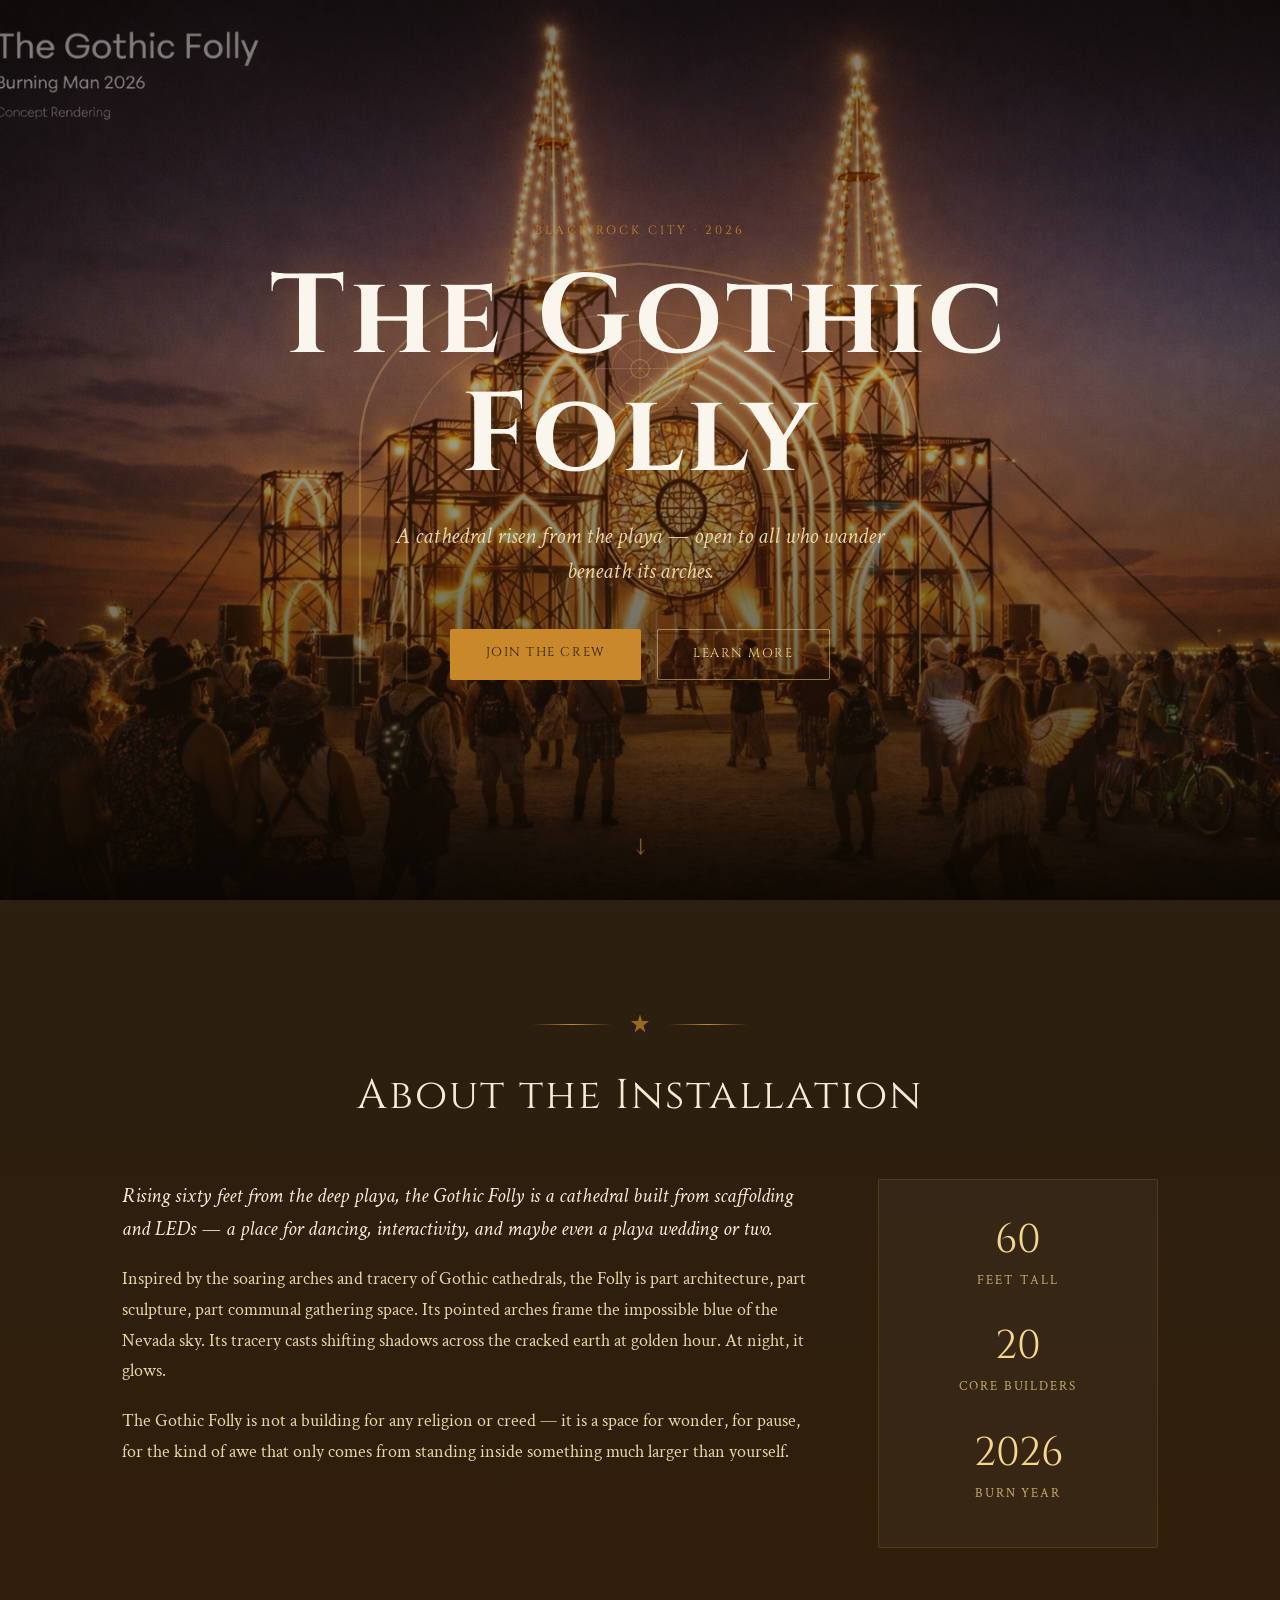
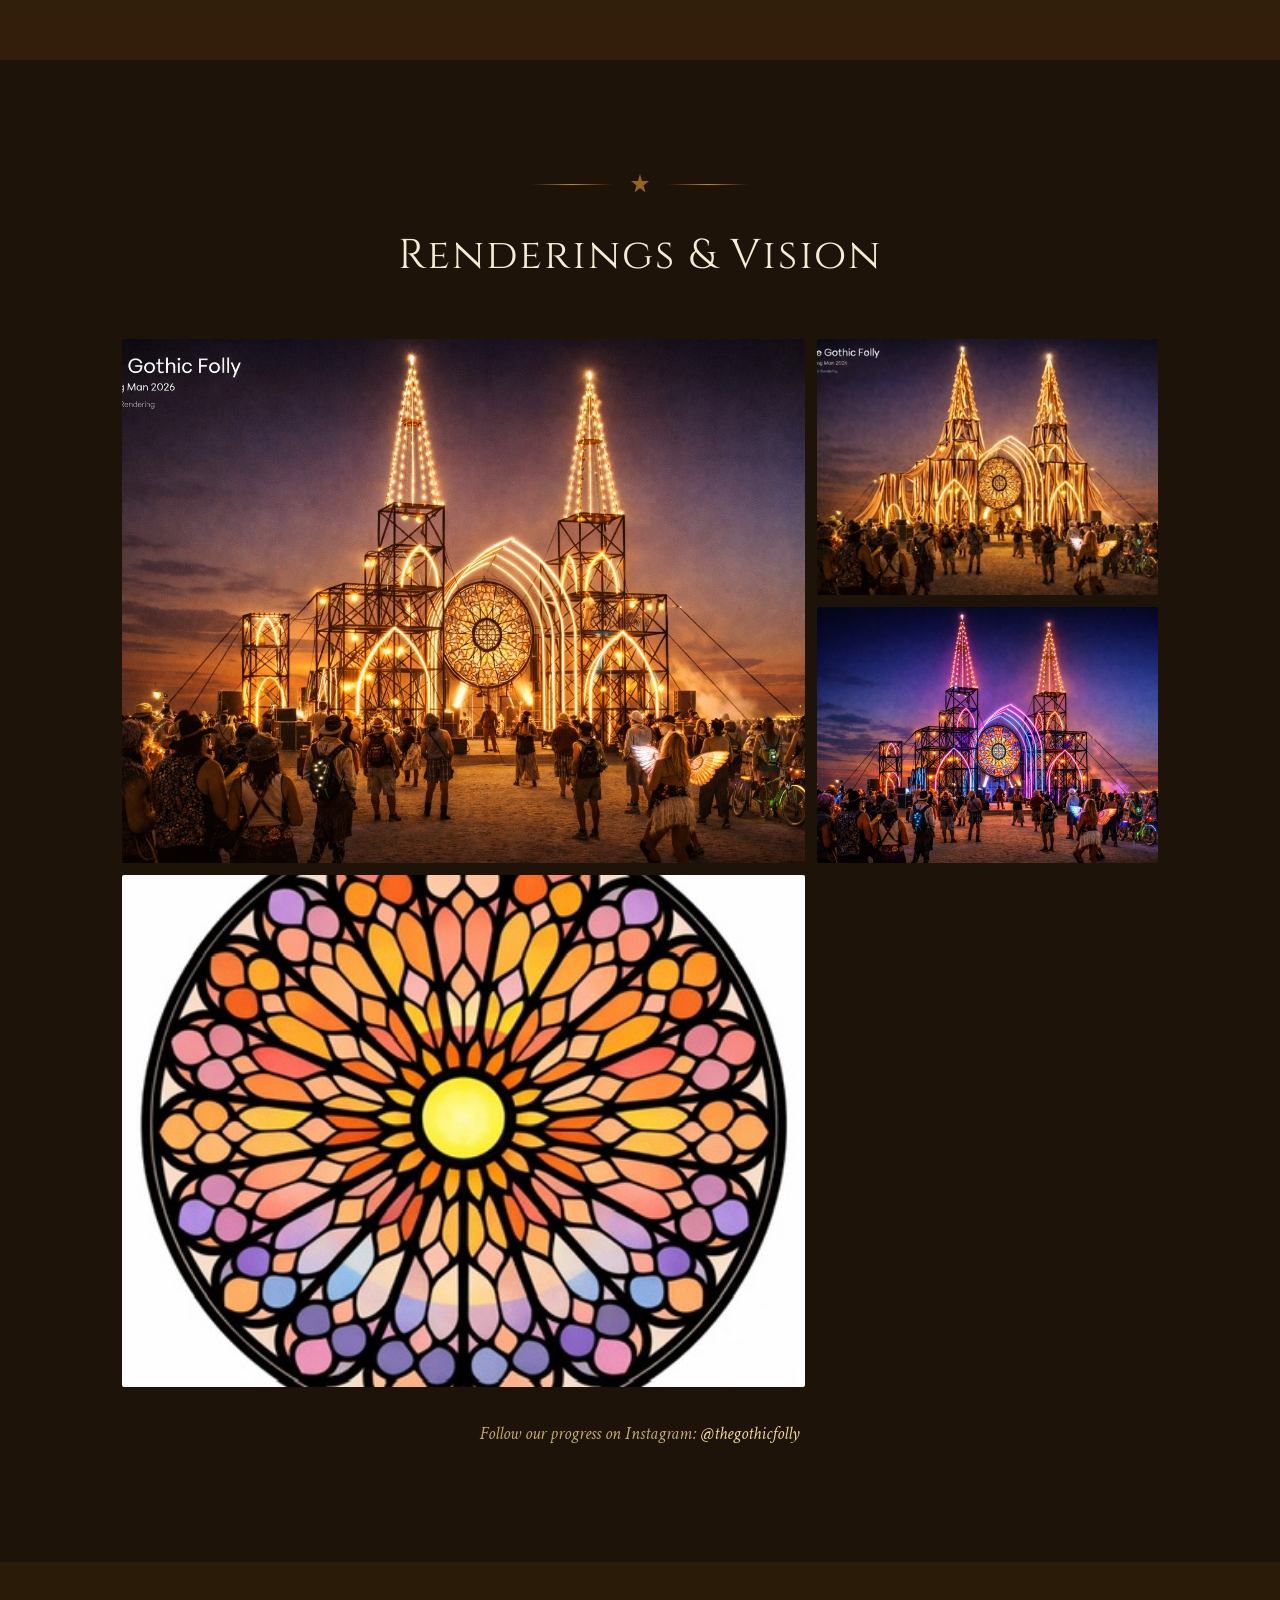
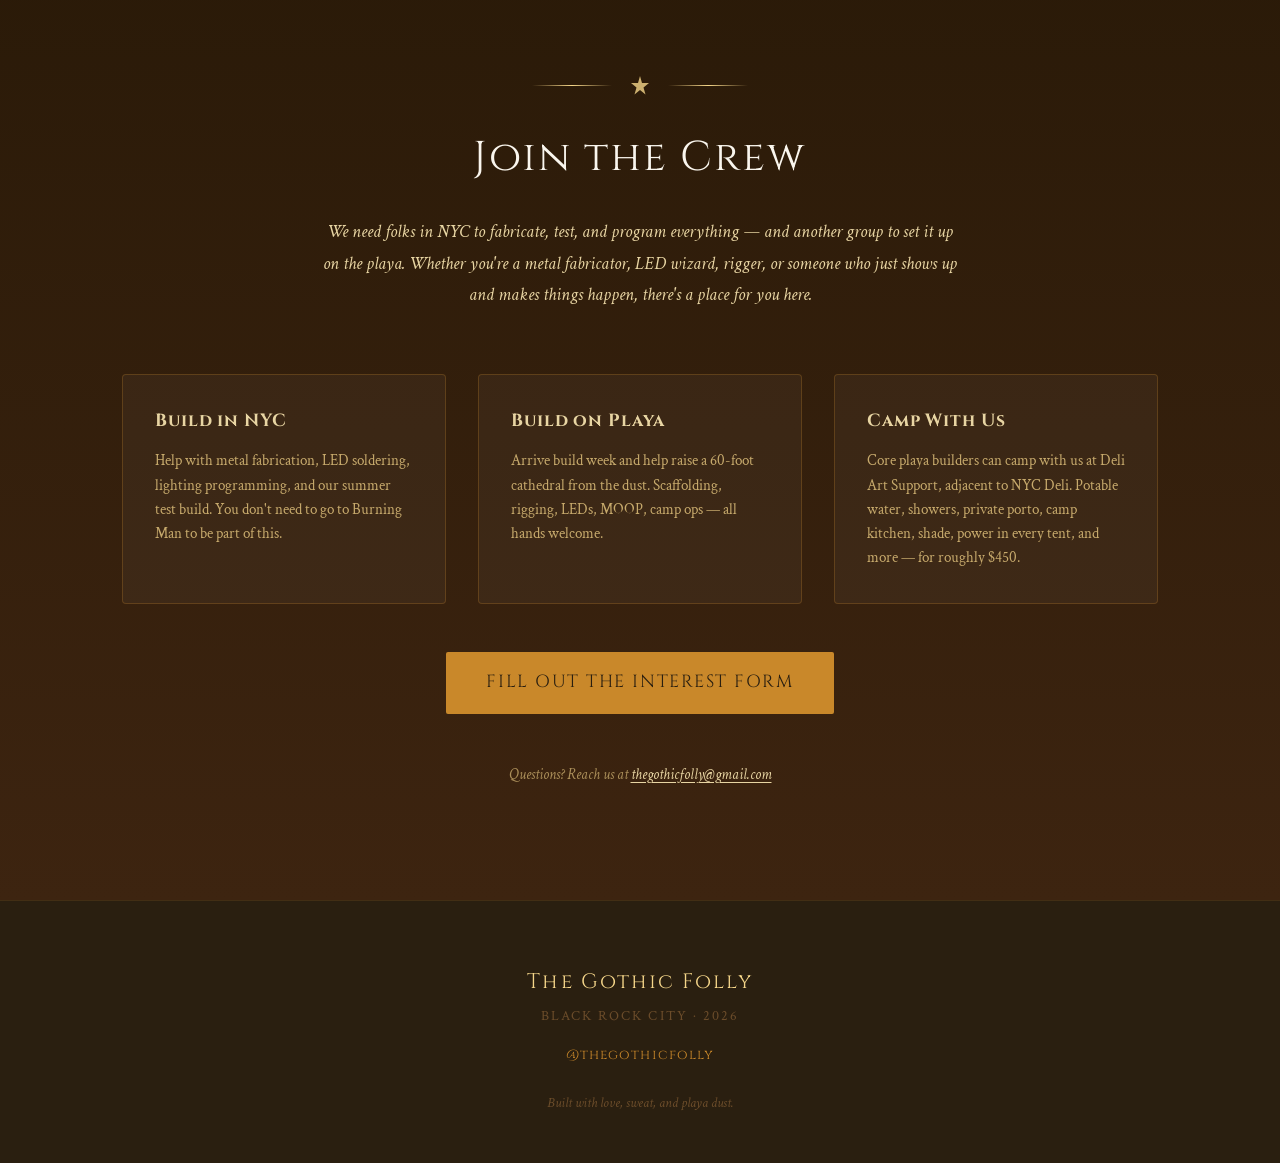
==== index.html @ 451f92d2 "Initial commit — The Gothic Folly website" ====
<!DOCTYPE html>
<html lang="en">
<head>
  <meta charset="UTF-8" />
  <meta name="viewport" content="width=device-width, initial-scale=1.0" />
  <title>The Gothic Folly — Black Rock City</title>
  <link rel="stylesheet" href="style.css" />
  <link rel="preconnect" href="https://fonts.googleapis.com" />
  <link rel="preconnect" href="https://fonts.gstatic.com" crossorigin />
  <link href="https://fonts.googleapis.com/css2?family=Cinzel:wght@400;600;700&family=Crimson+Text:ital,wght@0,400;0,600;1,400&display=swap" rel="stylesheet" />
</head>
<body>

  <!-- HERO -->
  <header class="hero">
    <div class="hero-overlay"></div>
    <div class="arch-frame">
      <svg class="arch-svg" viewBox="0 0 600 400" xmlns="http://www.w3.org/2000/svg" preserveAspectRatio="none">
        <path d="M60,400 L60,200 Q60,60 300,40 Q540,60 540,200 L540,400" fill="none" stroke="rgba(255,210,120,0.35)" stroke-width="2"/>
        <path d="M100,400 L100,210 Q100,100 300,80 Q500,100 500,210 L500,400" fill="none" stroke="rgba(255,210,120,0.2)" stroke-width="1.5"/>
        <!-- Rose window -->
        <circle cx="300" cy="130" r="38" fill="none" stroke="rgba(255,210,120,0.3)" stroke-width="1.5"/>
        <circle cx="300" cy="130" r="24" fill="none" stroke="rgba(255,210,120,0.25)" stroke-width="1"/>
        <circle cx="300" cy="130" r="8" fill="none" stroke="rgba(255,210,120,0.4)" stroke-width="1"/>
        <line x1="300" y1="92" x2="300" y2="168" stroke="rgba(255,210,120,0.25)" stroke-width="1"/>
        <line x1="262" y1="130" x2="338" y2="130" stroke="rgba(255,210,120,0.25)" stroke-width="1"/>
        <line x1="273" y1="103" x2="327" y2="157" stroke="rgba(255,210,120,0.2)" stroke-width="1"/>
        <line x1="327" y1="103" x2="273" y2="157" stroke="rgba(255,210,120,0.2)" stroke-width="1"/>
      </svg>
    </div>
    <div class="hero-content">
      <p class="hero-eyebrow">Black Rock City · 2026</p>
      <h1 class="hero-title">The Gothic<br/>Folly</h1>
      <p class="hero-tagline">A cathedral risen from the playa — open to all who wander beneath its arches.</p>
      <div class="hero-cta">
        <a href="#join" class="btn btn-primary">Join the Crew</a>
        <a href="#about" class="btn btn-ghost">Learn More</a>
      </div>
    </div>
    <div class="scroll-hint">&#8595;</div>
  </header>

  <!-- ABOUT -->
  <section id="about" class="about">
    <div class="container">
      <div class="section-ornament">
        <span class="ornament-line"></span>
        <svg width="24" height="24" viewBox="0 0 24 24" fill="none" xmlns="http://www.w3.org/2000/svg">
          <path d="M12 2 L14 9 L21 9 L15.5 13.5 L17.5 20.5 L12 16 L6.5 20.5 L8.5 13.5 L3 9 L10 9 Z" fill="#C9882A" opacity="0.7"/>
        </svg>
        <span class="ornament-line"></span>
      </div>
      <h2 class="section-title">About the Installation</h2>
      <div class="about-grid">
        <div class="about-text">
          <p class="lead">Rising sixty feet from the deep playa, the Gothic Folly is a cathedral built from scaffolding and LEDs — a place for dancing, interactivity, and maybe even a playa wedding or two.</p>
          <p>Inspired by the soaring arches and tracery of Gothic cathedrals, the Folly is part architecture, part sculpture, part communal gathering space. Its pointed arches frame the impossible blue of the Nevada sky. Its tracery casts shifting shadows across the cracked earth at golden hour. At night, it glows.</p>
          <p>The Gothic Folly is not a building for any religion or creed — it is a space for wonder, for pause, for the kind of awe that only comes from standing inside something much larger than yourself.</p>
        </div>
        <div class="about-stats">
          <div class="stat">
            <span class="stat-number">60</span>
            <span class="stat-label">Feet Tall</span>
          </div>
          <div class="stat">
            <span class="stat-number">20</span>
            <span class="stat-label">Core Builders</span>
          </div>
          <div class="stat">
            <span class="stat-number">2026</span>
            <span class="stat-label">Burn Year</span>
          </div>
        </div>
      </div>
    </div>
  </section>

  <!-- GALLERY -->
  <section id="gallery" class="gallery">
    <div class="container">
      <div class="section-ornament">
        <span class="ornament-line"></span>
        <svg width="24" height="24" viewBox="0 0 24 24" fill="none" xmlns="http://www.w3.org/2000/svg">
          <path d="M12 2 L14 9 L21 9 L15.5 13.5 L17.5 20.5 L12 16 L6.5 20.5 L8.5 13.5 L3 9 L10 9 Z" fill="#C9882A" opacity="0.7"/>
        </svg>
        <span class="ornament-line"></span>
      </div>
      <h2 class="section-title">Renderings & Vision</h2>
      <div class="gallery-grid">
        <div class="gallery-item gallery-item--large">
          <img src="images/rendering_sunset_cathedral.jpg" alt="The Gothic Folly — concept rendering, sunset" class="gallery-img" />
        </div>
        <div class="gallery-item">
          <img src="images/rendering_fabric_cathedral.jpg" alt="The Gothic Folly — draped fabric rendering" class="gallery-img" />
        </div>
        <div class="gallery-item">
          <img src="images/rendering_neon_cathedral.jpg" alt="The Gothic Folly — illuminated at night" class="gallery-img" />
        </div>
        <div class="gallery-item">
          <img src="images/rose_window_color.jpg" alt="The Gothic Folly — rose window design" class="gallery-img" />
        </div>
      </div>
      <p class="gallery-instagram">
        Follow our progress on Instagram:
        <a href="https://www.instagram.com/thegothicfolly/" target="_blank" rel="noopener">@thegothicfolly</a>
      </p>
    </div>
  </section>

  <!-- JOIN -->
  <section id="join" class="support">
    <div class="support-bg"></div>
    <div class="container">
      <div class="section-ornament">
        <span class="ornament-line ornament-line--light"></span>
        <svg width="24" height="24" viewBox="0 0 24 24" fill="none" xmlns="http://www.w3.org/2000/svg">
          <path d="M12 2 L14 9 L21 9 L15.5 13.5 L17.5 20.5 L12 16 L6.5 20.5 L8.5 13.5 L3 9 L10 9 Z" fill="#F5D68A" opacity="0.8"/>
        </svg>
        <span class="ornament-line ornament-line--light"></span>
      </div>
      <h2 class="section-title section-title--light">Join the Crew</h2>
      <p class="support-intro">We need folks in NYC to fabricate, test, and program everything — and another group to set it up on the playa. Whether you're a metal fabricator, LED wizard, rigger, or someone who just shows up and makes things happen, there's a place for you here.</p>

      <div class="join-ways">
        <div class="join-way">
          <h3 class="join-way-title">Build in NYC</h3>
          <p>Help with metal fabrication, LED soldering, lighting programming, and our summer test build. You don't need to go to Burning Man to be part of this.</p>
        </div>
        <div class="join-way">
          <h3 class="join-way-title">Build on Playa</h3>
          <p>Arrive build week and help raise a 60-foot cathedral from the dust. Scaffolding, rigging, LEDs, MOOP, camp ops — all hands welcome.</p>
        </div>
        <div class="join-way">
          <h3 class="join-way-title">Camp With Us</h3>
          <p>Core playa builders can camp with us at Deli Art Support, adjacent to NYC Deli. Potable water, showers, private porto, camp kitchen, shade, power in every tent, and more — for roughly $450.</p>
        </div>
      </div>

      <div class="join-cta">
        <a href="https://docs.google.com/forms/d/e/1FAIpQLSdkx-6GBYRa3BWu4HEW5XTh1KITYpvwtKDu4TQic29hlV3beA/viewform" target="_blank" rel="noopener" class="btn btn-primary btn-large">Fill Out the Interest Form</a>
      </div>

      <p class="support-secondary">Questions? Reach us at <a href="mailto:thegothicfolly@gmail.com" class="support-link">thegothicfolly@gmail.com</a></p>
    </div>
  </section>

  <!-- FOOTER -->
  <footer class="footer">
    <div class="container">
      <p class="footer-title">The Gothic Folly</p>
      <p class="footer-sub">Black Rock City · 2026</p>
      <a href="https://www.instagram.com/thegothicfolly/" target="_blank" rel="noopener" class="footer-instagram">@thegothicfolly</a>
      <p class="footer-credit">Built with love, sweat, and playa dust.</p>
    </div>
  </footer>

  <!-- SUCCESS MODAL -->
  <div id="success-modal" class="modal" style="display:none">
    <div class="modal-box">
      <div class="modal-icon">&#9670;</div>
      <h3 id="modal-title">Thank you!</h3>
      <p id="modal-message"></p>
      <button class="btn btn-primary" onclick="closeModal()">Close</button>
    </div>
  </div>

  <script src="script.js"></script>
</body>
</html>
---- style.css ----
/* ============================================
   THE GOTHIC FOLLY — Main Stylesheet
   Palette: warm desert + cathedral gold
   ============================================ */

:root {
  --sand:        #E8D5A3;
  --sand-light:  #F5ECD4;
  --sand-dark:   #C4A96B;
  --terra:       #B5602A;
  --terra-light: #D4844A;
  --gold:        #C9882A;
  --gold-light:  #F5D68A;
  --playa:       #2A1F10;
  --playa-mid:   #4A3520;
  --playa-warm:  #6B4C2A;
  --dust:        #F0E6CC;
  --white:       #FAF6EE;

  --font-display: 'Cinzel', serif;
  --font-body:    'Crimson Text', Georgia, serif;

  --max-width: 1100px;
}

*, *::before, *::after { box-sizing: border-box; margin: 0; padding: 0; }

html { scroll-behavior: smooth; }

body {
  background: var(--playa);
  color: var(--sand);
  font-family: var(--font-body);
  font-size: 1.125rem;
  line-height: 1.7;
}

/* ── UTILITIES ─────────────────────────────── */

.container {
  max-width: var(--max-width);
  margin: 0 auto;
  padding: 0 2rem;
}

.btn {
  display: inline-block;
  font-family: var(--font-display);
  font-size: 0.8rem;
  letter-spacing: 0.12em;
  text-transform: uppercase;
  text-decoration: none;
  padding: 0.85rem 2.2rem;
  border-radius: 2px;
  border: none;
  cursor: pointer;
  transition: all 0.2s ease;
}

.btn-primary {
  background: var(--gold);
  color: var(--playa);
}
.btn-primary:hover { background: var(--gold-light); }

.btn-ghost {
  background: transparent;
  color: var(--gold-light);
  border: 1.5px solid rgba(249,214,138,0.5);
}
.btn-ghost:hover { border-color: var(--gold-light); color: var(--white); }

.section-ornament {
  display: flex;
  align-items: center;
  gap: 1rem;
  justify-content: center;
  margin-bottom: 1.5rem;
}
.ornament-line {
  display: block;
  width: 80px;
  height: 1px;
  background: linear-gradient(90deg, transparent, var(--gold) 50%, transparent);
}
.ornament-line--light {
  background: linear-gradient(90deg, transparent, var(--gold-light) 50%, transparent);
}

.section-title {
  font-family: var(--font-display);
  font-size: clamp(1.8rem, 4vw, 2.6rem);
  font-weight: 400;
  letter-spacing: 0.05em;
  text-align: center;
  color: var(--sand-light);
  margin-bottom: 3rem;
}
.section-title--light { color: var(--white); }

/* ── HERO ──────────────────────────────────── */

.hero {
  position: relative;
  min-height: 100vh;
  display: flex;
  align-items: center;
  justify-content: center;
  overflow: hidden;
  background-image: url("images/rendering_sunset_cathedral.jpg");
  background-size: cover;
  background-position: center 30%;
  background-color: #1A1208;
}

.hero-overlay {
  position: absolute;
  inset: 0;
  background:
    linear-gradient(180deg, rgba(15,10,4,0.55) 0%, rgba(20,13,6,0.35) 40%, rgba(20,13,6,0.7) 85%, rgba(10,7,2,0.9) 100%),
    url("data:image/svg+xml,%3Csvg xmlns='http://www.w3.org/2000/svg' width='400' height='400'%3E%3Cfilter id='n'%3E%3CfeTurbulence type='fractalNoise' baseFrequency='0.65' numOctaves='3' stitchTiles='stitch'/%3E%3C/filter%3E%3Crect width='400' height='400' filter='url(%23n)' opacity='0.04'/%3E%3C/svg%3E");
  pointer-events: none;
}

.arch-frame {
  position: absolute;
  inset: 0;
  display: flex;
  align-items: center;
  justify-content: center;
}
.arch-svg {
  width: min(90vw, 700px);
  height: auto;
  opacity: 0.7;
}

.hero-content {
  position: relative;
  z-index: 2;
  text-align: center;
  padding: 2rem;
}

.hero-eyebrow {
  font-family: var(--font-display);
  font-size: 0.75rem;
  letter-spacing: 0.25em;
  text-transform: uppercase;
  color: var(--gold);
  margin-bottom: 1.2rem;
}

.hero-title {
  font-family: var(--font-display);
  font-size: clamp(3.5rem, 10vw, 7rem);
  font-weight: 700;
  line-height: 1.05;
  letter-spacing: 0.04em;
  color: var(--white);
  text-shadow: 0 2px 40px rgba(201,136,42,0.4);
  margin-bottom: 1.5rem;
}

.hero-tagline {
  font-family: var(--font-body);
  font-style: italic;
  font-size: clamp(1.1rem, 2.5vw, 1.45rem);
  color: var(--sand);
  max-width: 520px;
  margin: 0 auto 2.5rem;
  line-height: 1.5;
}

.hero-cta {
  display: flex;
  gap: 1rem;
  justify-content: center;
  flex-wrap: wrap;
}

.scroll-hint {
  position: absolute;
  bottom: 2rem;
  left: 50%;
  transform: translateX(-50%);
  color: var(--gold);
  font-size: 1.5rem;
  animation: bounce 2s infinite;
  opacity: 0.6;
}
@keyframes bounce {
  0%, 100% { transform: translateX(-50%) translateY(0); }
  50%       { transform: translateX(-50%) translateY(8px); }
}

/* ── ABOUT ─────────────────────────────────── */

.about {
  padding: 7rem 0;
  background: linear-gradient(180deg, var(--playa) 0%, #321E0A 100%);
}

.about-grid {
  display: grid;
  grid-template-columns: 1fr 280px;
  gap: 4rem;
  align-items: start;
}
@media (max-width: 768px) { .about-grid { grid-template-columns: 1fr; } }

.about-text p { margin-bottom: 1.2rem; color: var(--sand); }
.about-text .lead {
  font-size: 1.3rem;
  font-style: italic;
  color: var(--sand-light);
  line-height: 1.6;
}

.about-stats {
  display: flex;
  flex-direction: column;
  gap: 2rem;
  padding: 2.5rem;
  background: rgba(255,255,255,0.04);
  border: 1px solid rgba(201,136,42,0.2);
  border-radius: 2px;
}
.stat { text-align: center; }
.stat-number {
  display: block;
  font-family: var(--font-display);
  font-size: 2.5rem;
  color: var(--gold-light);
  line-height: 1;
  margin-bottom: 0.25rem;
}
.stat-label {
  font-size: 0.8rem;
  letter-spacing: 0.15em;
  text-transform: uppercase;
  color: var(--sand-dark);
}

/* ── GALLERY ───────────────────────────────── */

.gallery {
  padding: 7rem 0;
  background: #1E1308;
}

.gallery-grid {
  display: grid;
  grid-template-columns: 2fr 1fr;
  grid-template-rows: auto auto;
  gap: 0.75rem;
}
@media (max-width: 600px) { .gallery-grid { grid-template-columns: 1fr; } }

.gallery-item {
  aspect-ratio: 4/3;
  overflow: hidden;
  border-radius: 2px;
}
.gallery-item--large {
  grid-row: span 2;
  aspect-ratio: auto;
}

.gallery-img {
  width: 100%;
  height: 100%;
  object-fit: cover;
  display: block;
}

.gallery-placeholder {
  width: 100%;
  height: 100%;
  min-height: 200px;
  background: rgba(255,255,255,0.03);
  border: 1px dashed rgba(201,136,42,0.3);
  display: flex;
  flex-direction: column;
  align-items: center;
  justify-content: center;
  gap: 0.5rem;
  color: var(--playa-warm);
  font-family: var(--font-display);
  font-size: 0.75rem;
  letter-spacing: 0.1em;
  text-transform: uppercase;
}
.gallery-placeholder-icon { font-size: 2rem; opacity: 0.4; }

.gallery-instagram {
  text-align: center;
  margin-top: 2rem;
  color: var(--sand-dark);
  font-style: italic;
}
.gallery-instagram a {
  color: var(--gold-light);
  text-decoration: none;
}
.gallery-instagram a:hover { text-decoration: underline; }

/* ── SUPPORT ───────────────────────────────── */

.support {
  position: relative;
  padding: 7rem 0;
  background: linear-gradient(180deg, #2A1A08 0%, #3D2410 100%);
}

.support-intro {
  text-align: center;
  max-width: 640px;
  margin: -1.5rem auto 4rem;
  font-size: 1.15rem;
  font-style: italic;
  color: var(--sand);
}

.support-secondary {
  text-align: center;
  margin-top: 3rem;
  color: rgba(245, 214, 138, 0.6);
  font-style: italic;
  font-size: 0.95rem;
}

.support-link {
  color: var(--sand);
  text-decoration: underline;
  text-underline-offset: 3px;
}

.join-ways {
  display: grid;
  grid-template-columns: repeat(3, 1fr);
  gap: 2rem;
  margin: 0 0 3rem;
}
@media (max-width: 800px) { .join-ways { grid-template-columns: 1fr; } }

.join-way {
  background: rgba(255,255,255,0.04);
  border: 1px solid rgba(201,136,42,0.25);
  border-radius: 4px;
  padding: 2rem;
}

.join-way-title {
  font-family: var(--font-display);
  font-size: 1.1rem;
  color: var(--sand);
  margin-bottom: 0.75rem;
  letter-spacing: 0.05em;
}

.join-way p {
  color: rgba(245,214,138,0.75);
  font-size: 0.95rem;
  line-height: 1.6;
  margin: 0;
}

.join-cta {
  text-align: center;
  margin: 2rem 0 2rem;
}

.btn-large {
  font-size: 1.1rem;
  padding: 1rem 2.5rem;
  letter-spacing: 0.1em;
}

.support-cards {
  display: grid;
  grid-template-columns: 1fr 1fr;
  gap: 2rem;
  margin-bottom: 4rem;
}
@media (max-width: 700px) { .support-cards { grid-template-columns: 1fr; } }

.support-card {
  background: rgba(255,255,255,0.04);
  border: 1px solid rgba(201,136,42,0.25);
  border-radius: 2px;
  padding: 2.5rem;
  text-align: center;
}
.support-card-icon { font-size: 2.5rem; color: var(--gold); margin-bottom: 1rem; }
.support-card h3 {
  font-family: var(--font-display);
  font-size: 1.3rem;
  letter-spacing: 0.08em;
  color: var(--sand-light);
  margin-bottom: 1rem;
}
.support-card p { color: var(--sand); margin-bottom: 1.5rem; }

/* ── FORMS ─────────────────────────────────── */

.form-section {
  background: rgba(0,0,0,0.25);
  border: 1px solid rgba(201,136,42,0.2);
  border-radius: 2px;
  padding: 2.5rem;
  margin-bottom: 2rem;
}

.form-title {
  font-family: var(--font-display);
  font-size: 1.2rem;
  letter-spacing: 0.08em;
  color: var(--gold-light);
  margin-bottom: 1.5rem;
  text-align: center;
}

.support-form {
  display: flex;
  flex-direction: column;
  gap: 1rem;
}

.form-row {
  display: grid;
  grid-template-columns: 1fr 1fr;
  gap: 1rem;
}
@media (max-width: 600px) { .form-row { grid-template-columns: 1fr; } }

.form-row--amounts {
  grid-template-columns: repeat(auto-fit, minmax(80px, 1fr));
  gap: 0.5rem;
}

.support-form input[type="text"],
.support-form input[type="email"],
.support-form input[type="number"],
.support-form textarea {
  width: 100%;
  background: rgba(255,255,255,0.06);
  border: 1px solid rgba(201,136,42,0.3);
  border-radius: 2px;
  padding: 0.75rem 1rem;
  color: var(--sand-light);
  font-family: var(--font-body);
  font-size: 1rem;
  outline: none;
  transition: border-color 0.2s;
}
.support-form input:focus,
.support-form textarea:focus {
  border-color: var(--gold);
}
.support-form input::placeholder,
.support-form textarea::placeholder { color: var(--playa-warm); }

.amount-option {
  display: flex;
  align-items: center;
  justify-content: center;
  gap: 0.4rem;
  padding: 0.6rem 0.5rem;
  background: rgba(255,255,255,0.05);
  border: 1px solid rgba(201,136,42,0.25);
  border-radius: 2px;
  cursor: pointer;
  font-family: var(--font-display);
  font-size: 0.85rem;
  color: var(--sand);
  transition: all 0.15s;
}
.amount-option:hover { border-color: var(--gold); color: var(--gold-light); }
.amount-option--custom { grid-column: span 2; }

.custom-amount-input {
  width: 80px;
  background: transparent;
  border: none;
  border-bottom: 1px solid rgba(201,136,42,0.4);
  border-radius: 0;
  padding: 0.1rem 0.3rem;
  color: var(--sand-light);
  font-size: 0.9rem;
}

.form-note {
  font-size: 0.85rem;
  color: var(--playa-warm);
  text-align: center;
  font-style: italic;
}

/* ── FOOTER ────────────────────────────────── */

.footer {
  padding: 4rem 0 3rem;
  background: var(--playa);
  text-align: center;
  border-top: 1px solid rgba(201,136,42,0.15);
}
.footer-title {
  font-family: var(--font-display);
  font-size: 1.3rem;
  color: var(--gold-light);
  letter-spacing: 0.1em;
}
.footer-sub {
  font-size: 0.85rem;
  letter-spacing: 0.15em;
  text-transform: uppercase;
  color: var(--playa-warm);
  margin: 0.3rem 0 1rem;
}
.footer-instagram {
  display: block;
  color: var(--gold);
  text-decoration: none;
  font-family: var(--font-display);
  font-size: 0.85rem;
  letter-spacing: 0.08em;
  margin-bottom: 1.5rem;
}
.footer-instagram:hover { color: var(--gold-light); }
.footer-credit {
  font-style: italic;
  font-size: 0.9rem;
  color: var(--playa-warm);
}

/* ── MODAL ─────────────────────────────────── */

.modal {
  position: fixed;
  inset: 0;
  background: rgba(0,0,0,0.7);
  display: flex;
  align-items: center;
  justify-content: center;
  z-index: 100;
}
.modal-box {
  background: var(--playa-mid);
  border: 1px solid rgba(201,136,42,0.4);
  border-radius: 2px;
  padding: 3rem;
  text-align: center;
  max-width: 420px;
  width: 90%;
}
.modal-icon { font-size: 2.5rem; color: var(--gold); margin-bottom: 1rem; }
.modal-box h3 {
  font-family: var(--font-display);
  font-size: 1.4rem;
  color: var(--sand-light);
  margin-bottom: 0.75rem;
}
.modal-box p { color: var(--sand); margin-bottom: 1.5rem; }
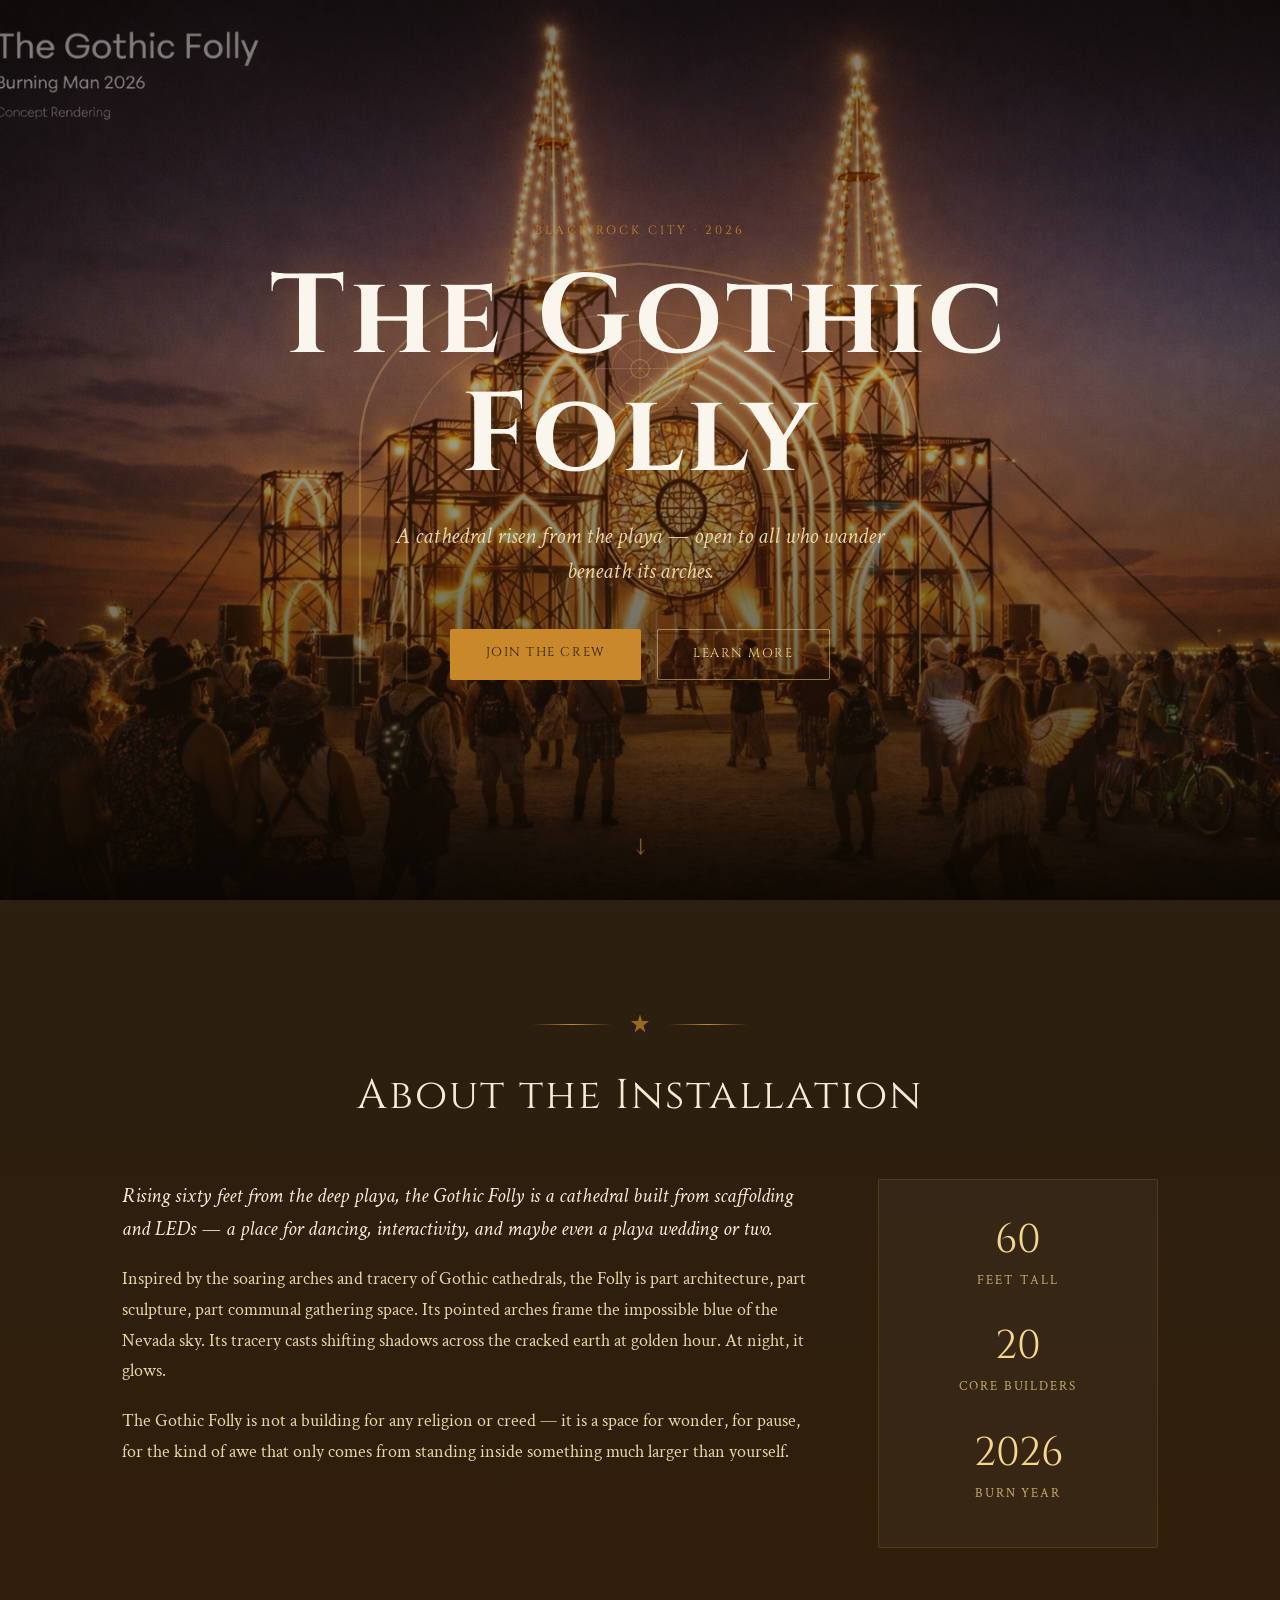
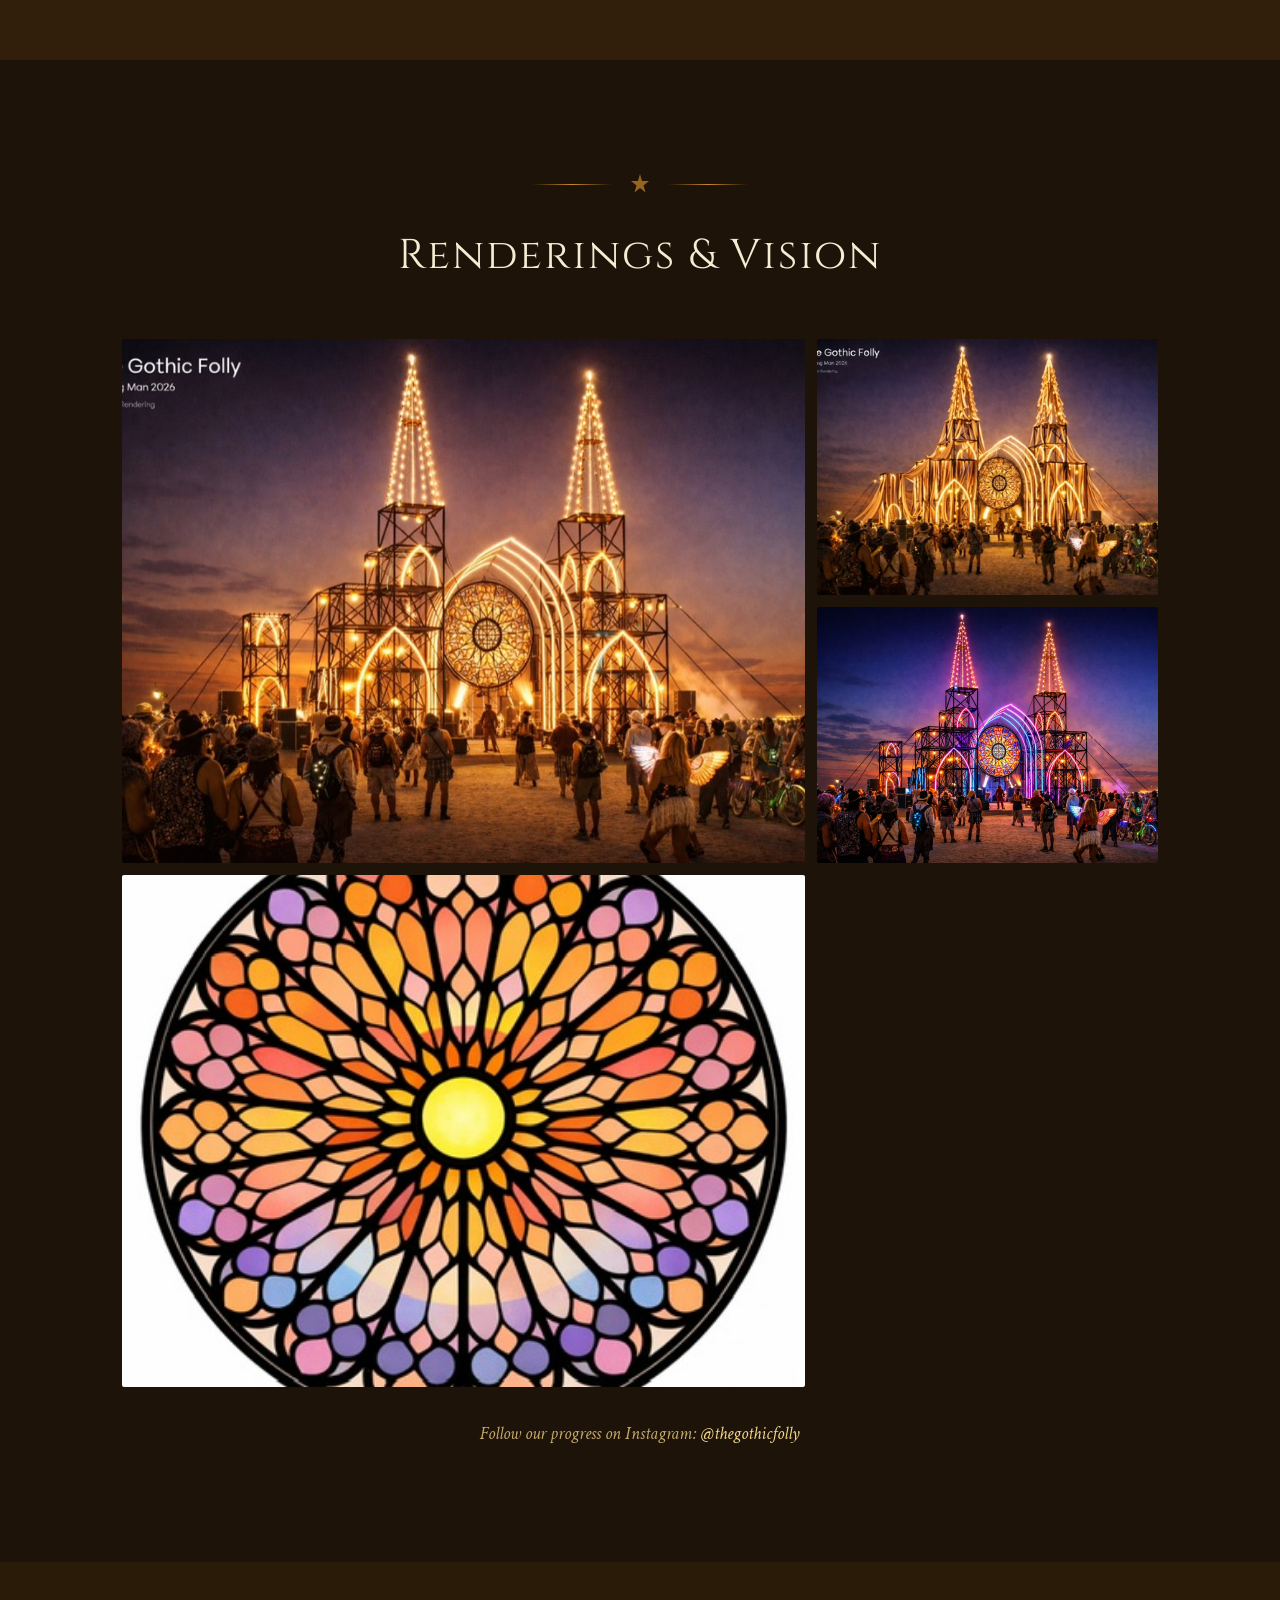
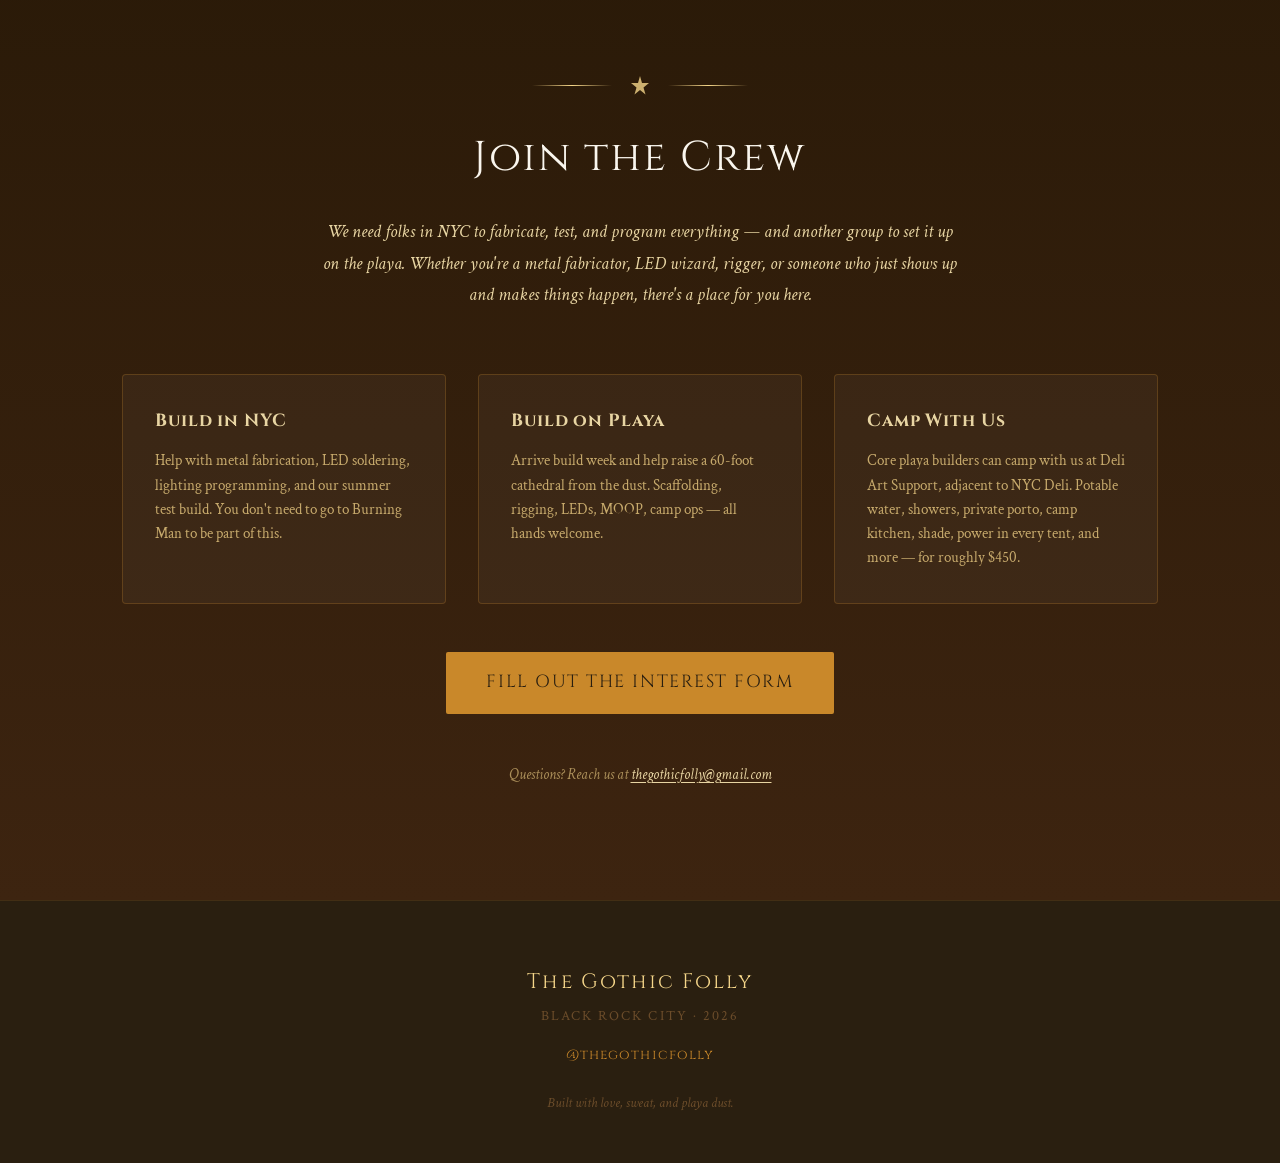
==== commit 00792e20: "Replace duplicate sunset image in gallery with golden cathedral rendering" ====
--- a/index.html
+++ b/index.html
@@ -88,7 +88,7 @@
       <h2 class="section-title">Renderings & Vision</h2>
       <div class="gallery-grid">
         <div class="gallery-item gallery-item--large">
-          <img src="images/rendering_sunset_cathedral.jpg" alt="The Gothic Folly — concept rendering, sunset" class="gallery-img" />
+          <img src="images/rendering_golden_cathedral.jpg" alt="The Gothic Folly — concept rendering, golden light" class="gallery-img" />
         </div>
         <div class="gallery-item">
           <img src="images/rendering_fabric_cathedral.jpg" alt="The Gothic Folly — draped fabric rendering" class="gallery-img" />
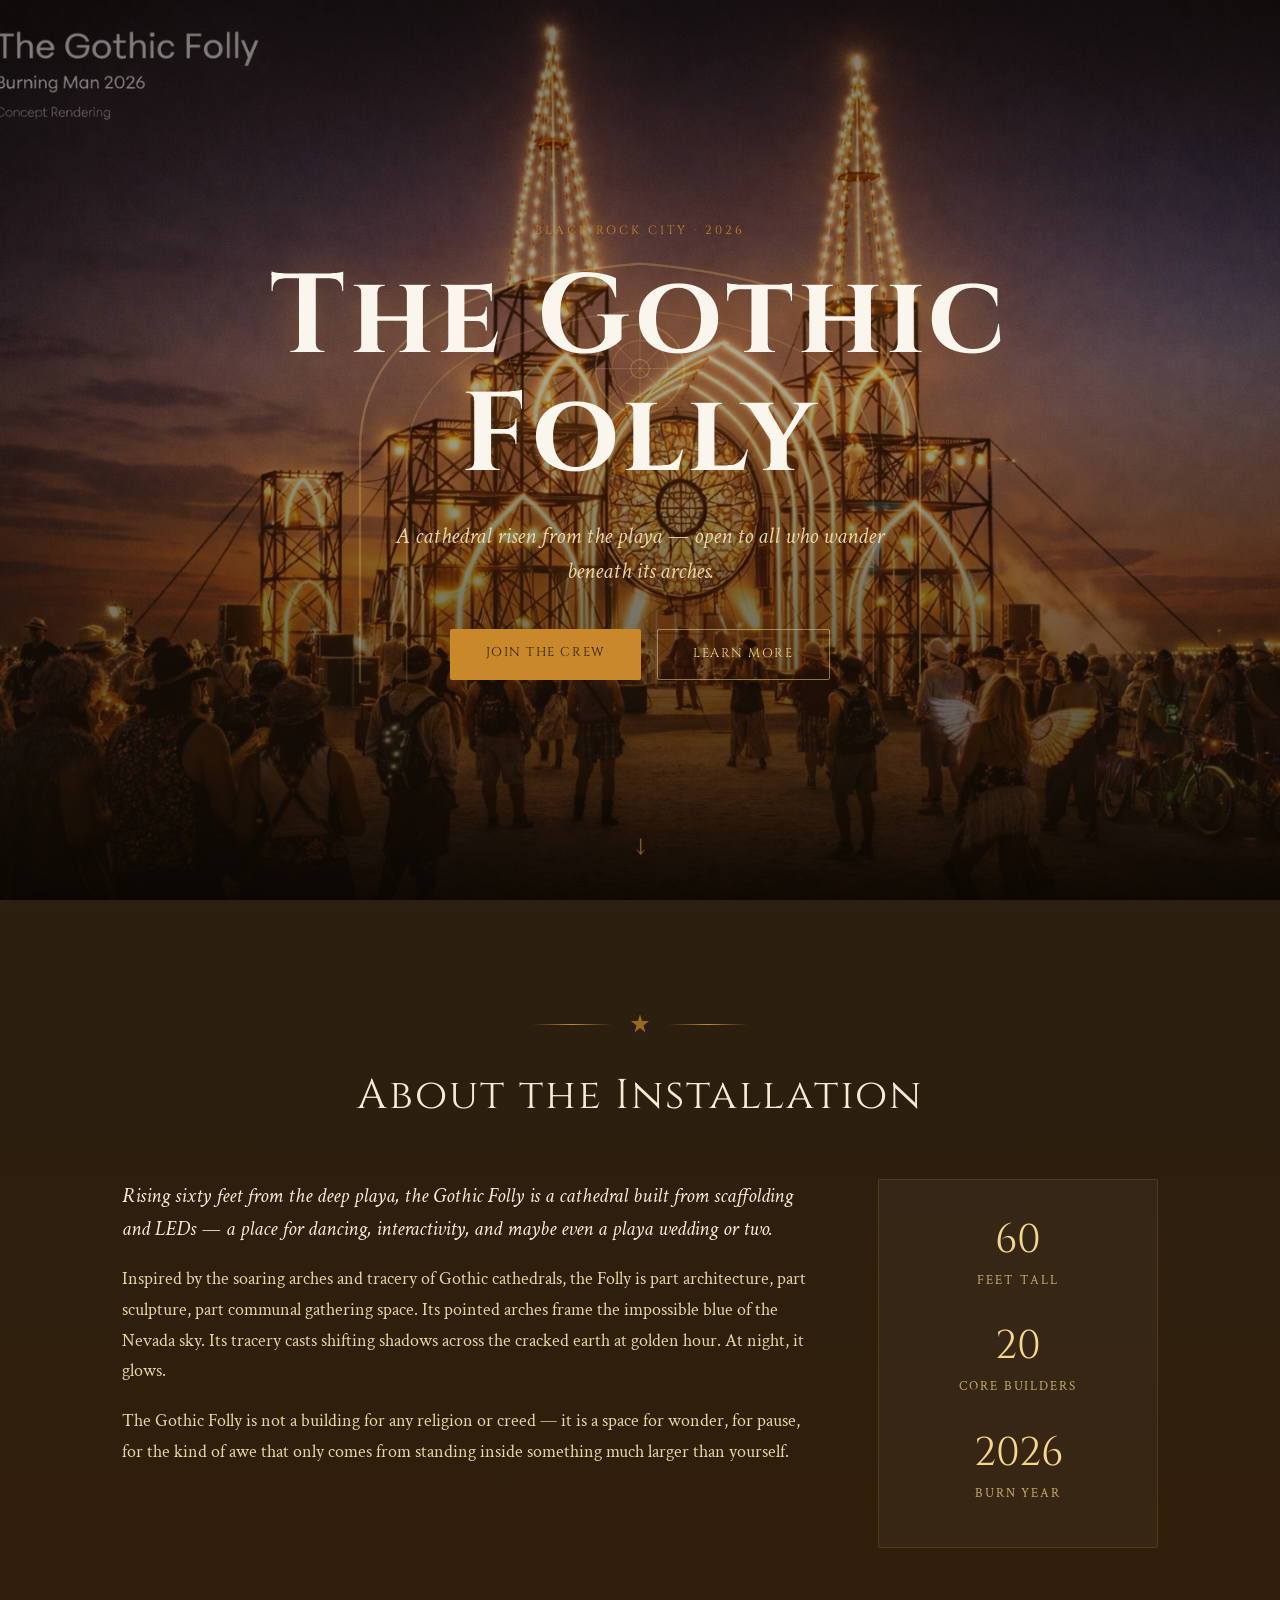
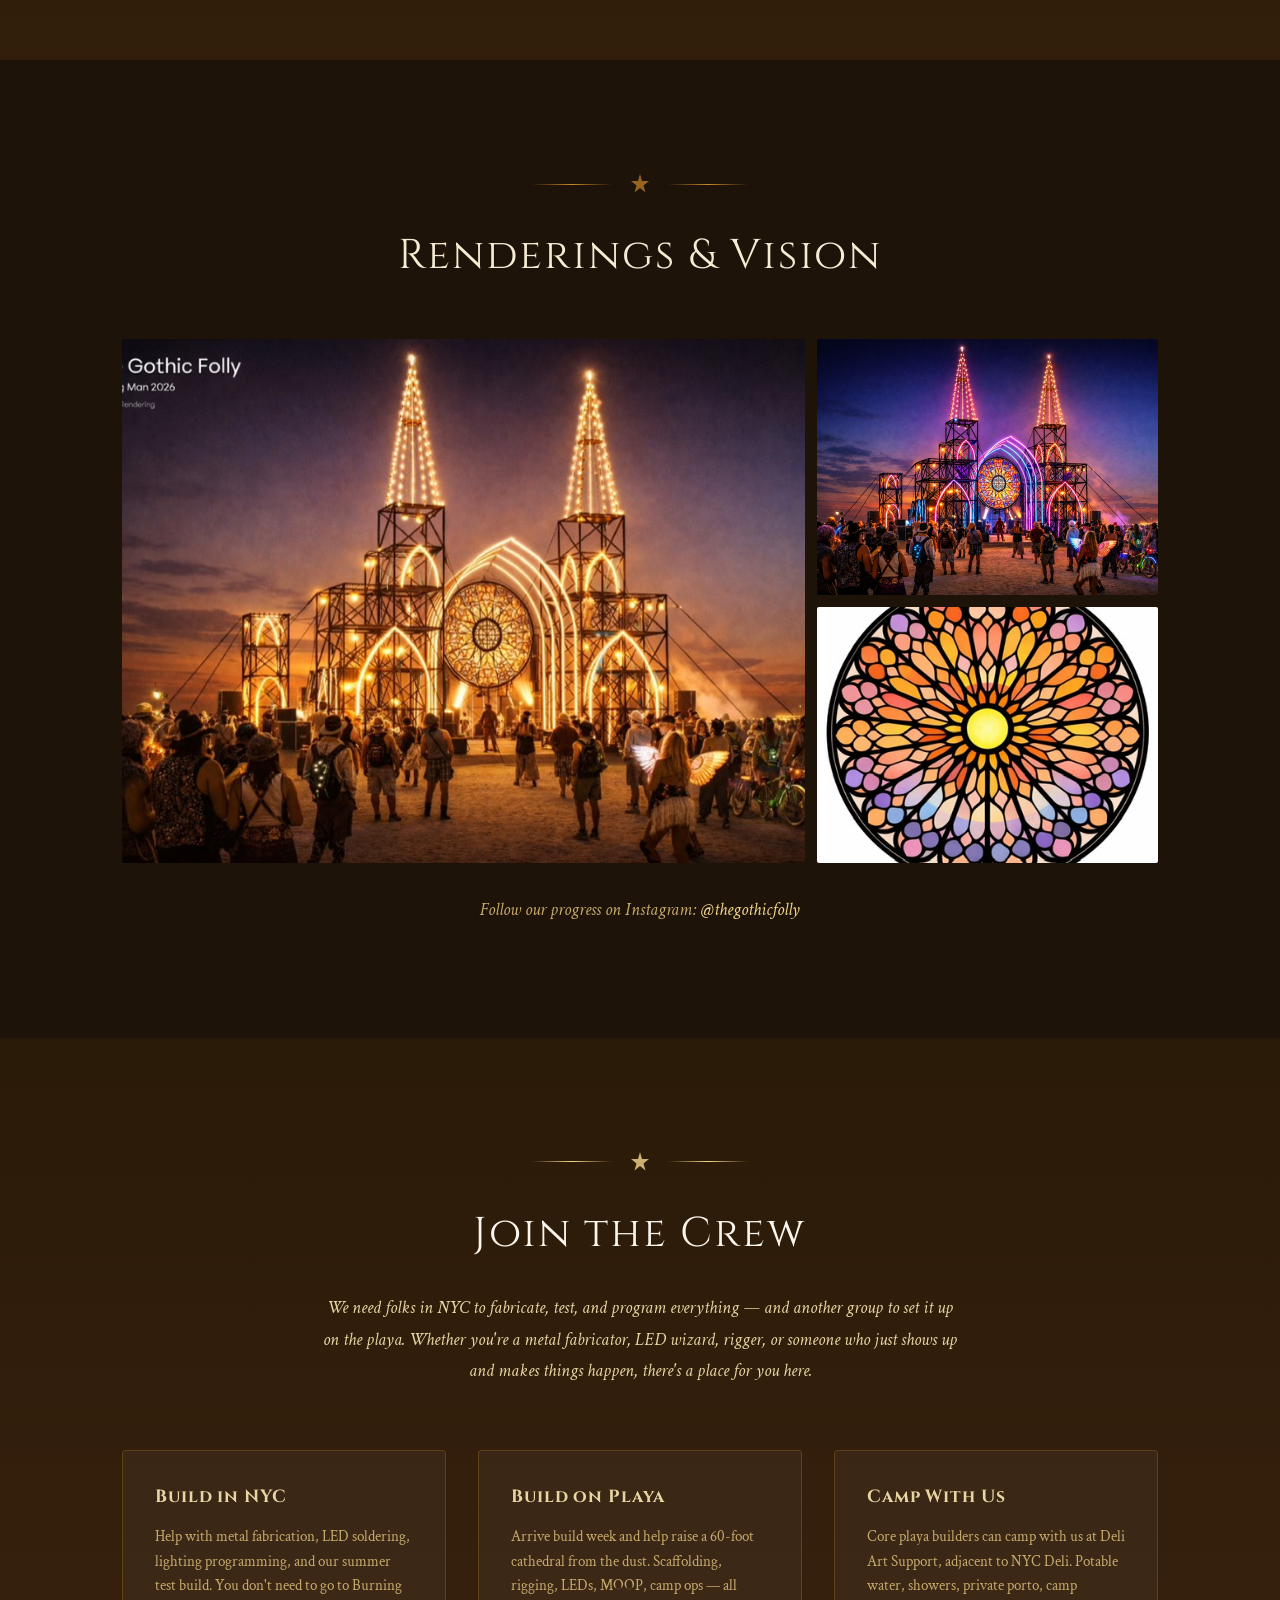
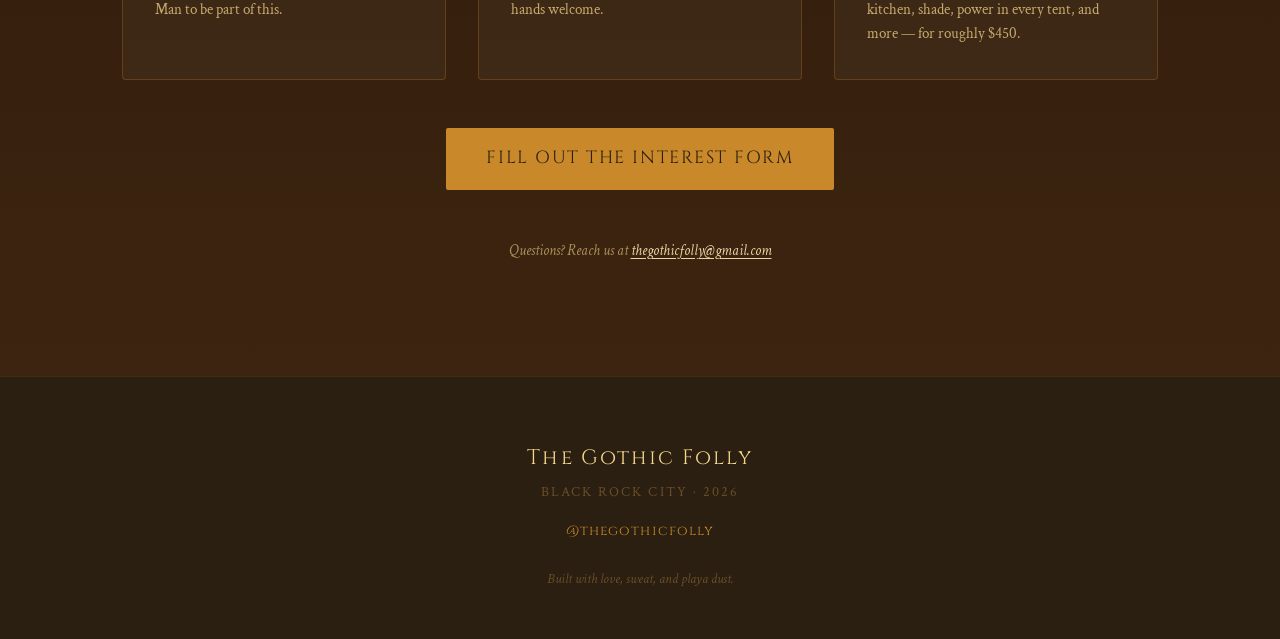
==== commit 2c1fa370: "Remove fabric cathedral image from gallery" ====
--- a/index.html
+++ b/index.html
@@ -91,9 +91,6 @@
           <img src="images/rendering_golden_cathedral.jpg" alt="The Gothic Folly — concept rendering, golden light" class="gallery-img" />
         </div>
         <div class="gallery-item">
-          <img src="images/rendering_fabric_cathedral.jpg" alt="The Gothic Folly — draped fabric rendering" class="gallery-img" />
-        </div>
-        <div class="gallery-item">
           <img src="images/rendering_neon_cathedral.jpg" alt="The Gothic Folly — illuminated at night" class="gallery-img" />
         </div>
         <div class="gallery-item">
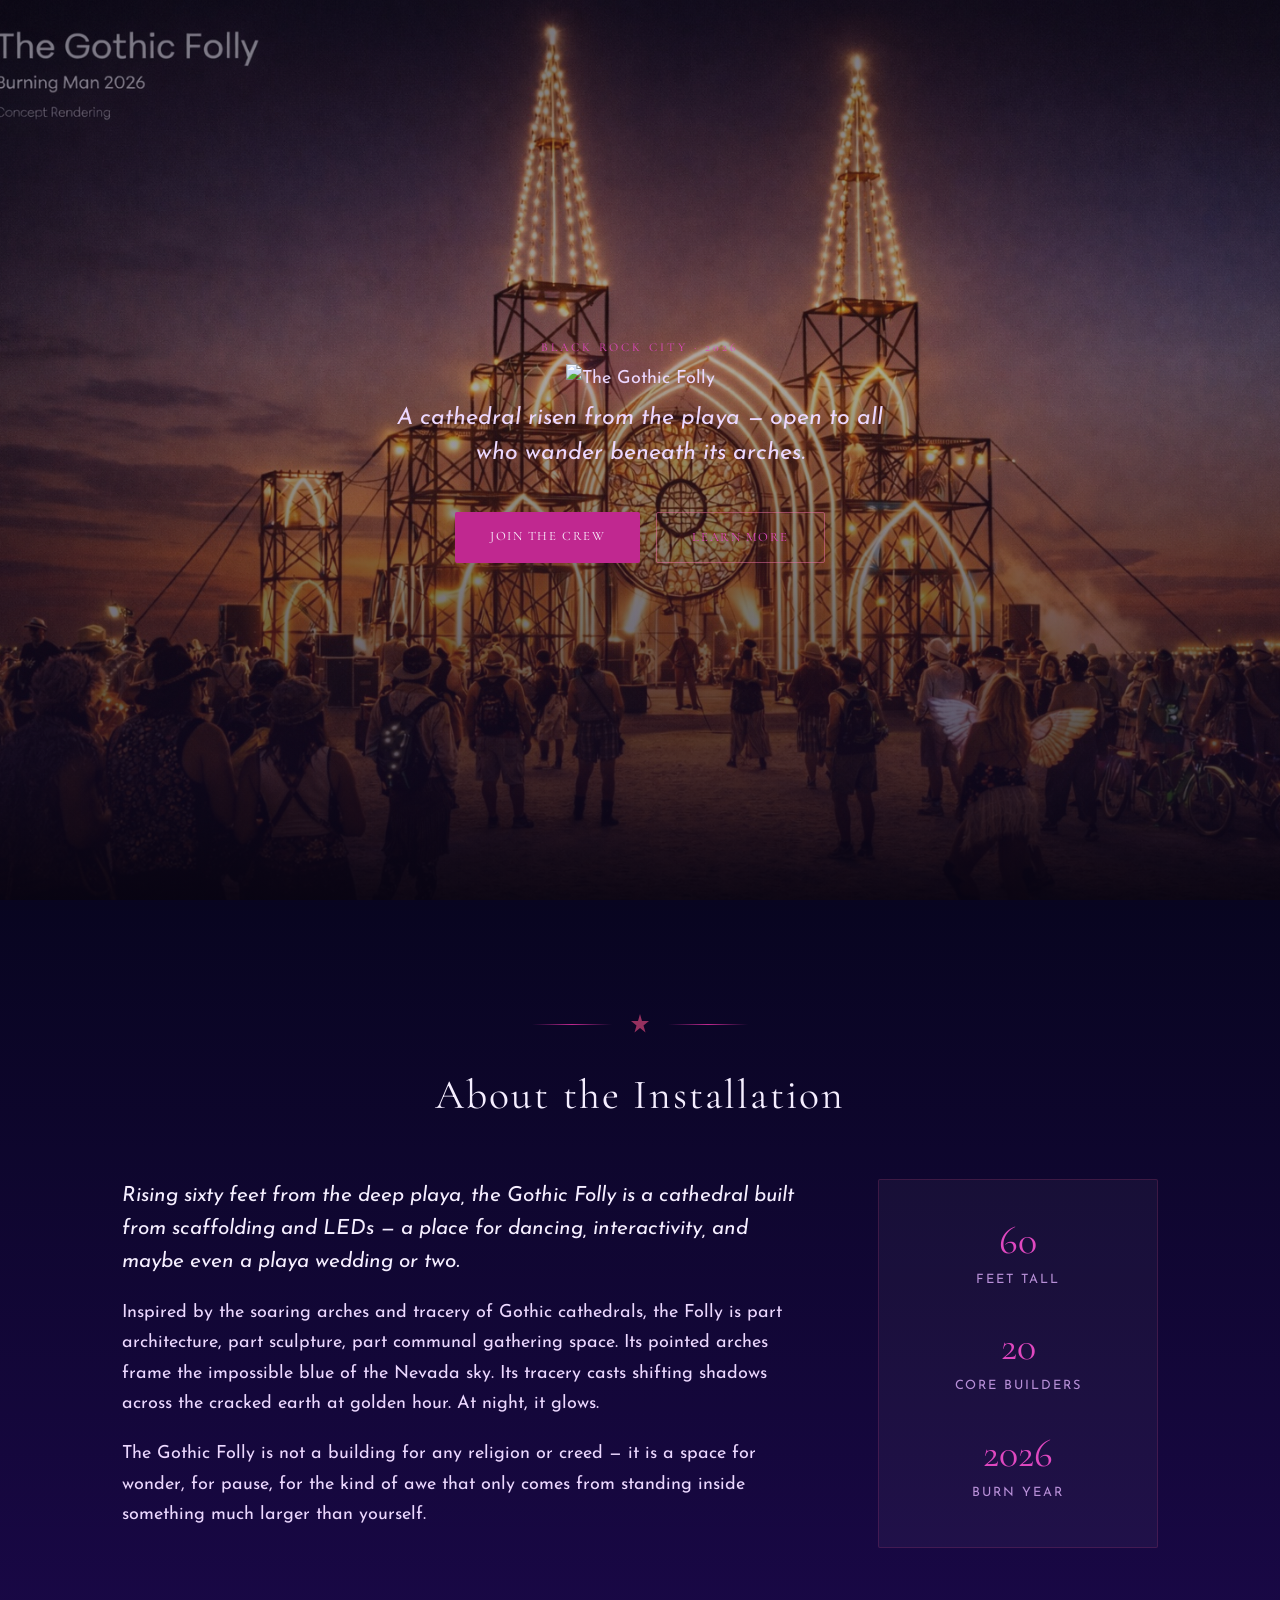
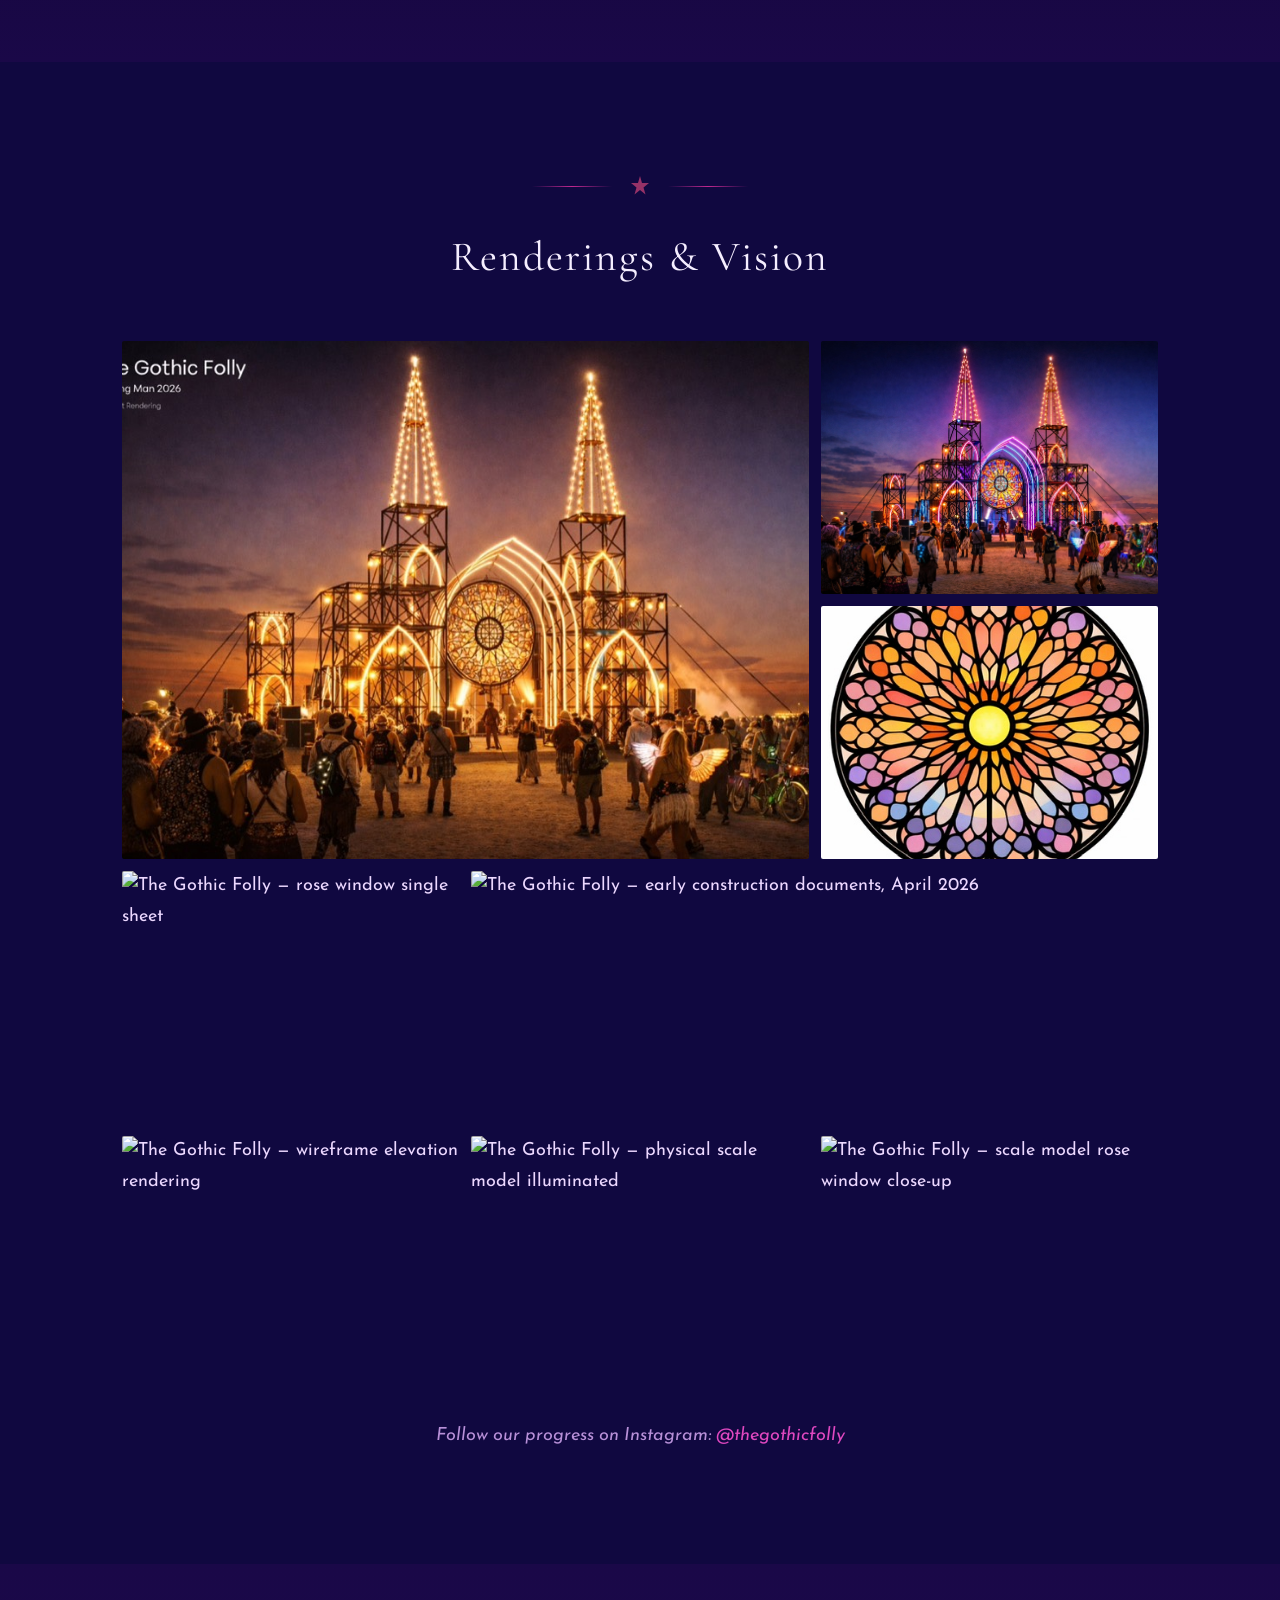
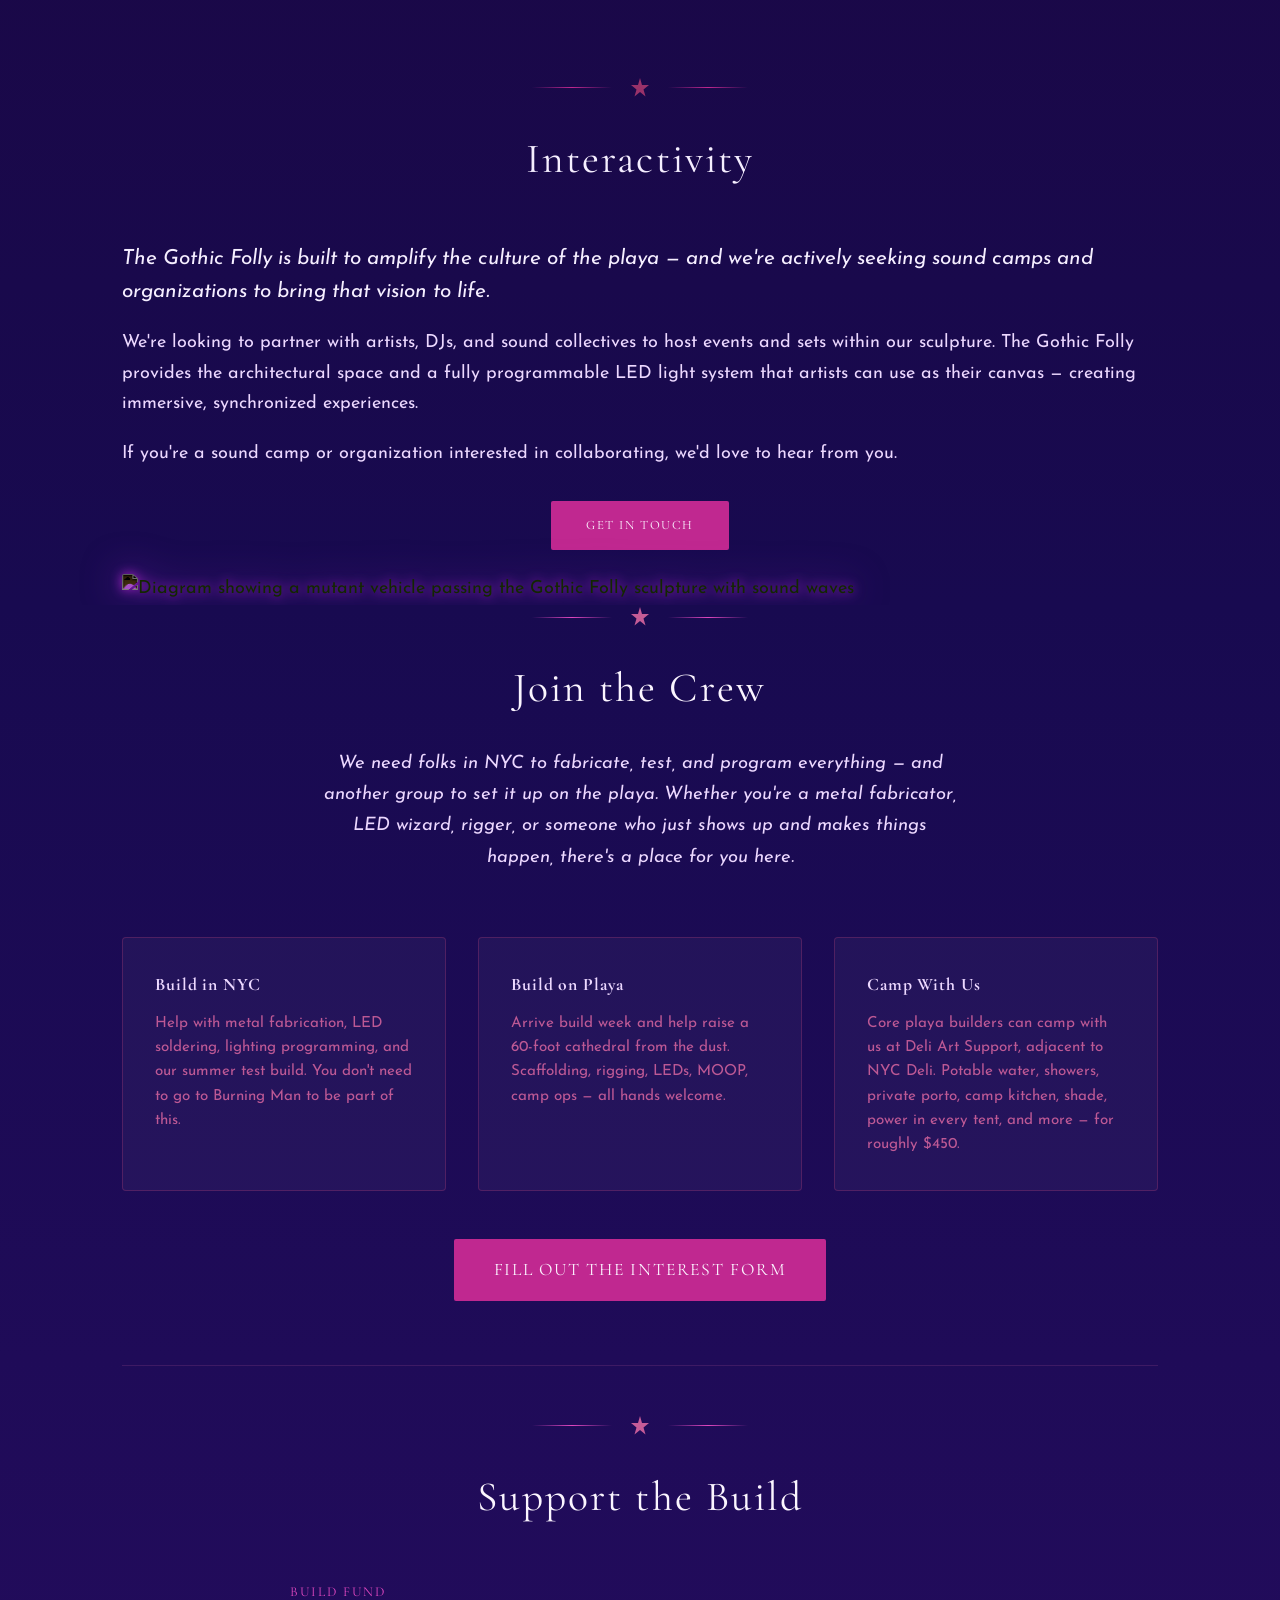
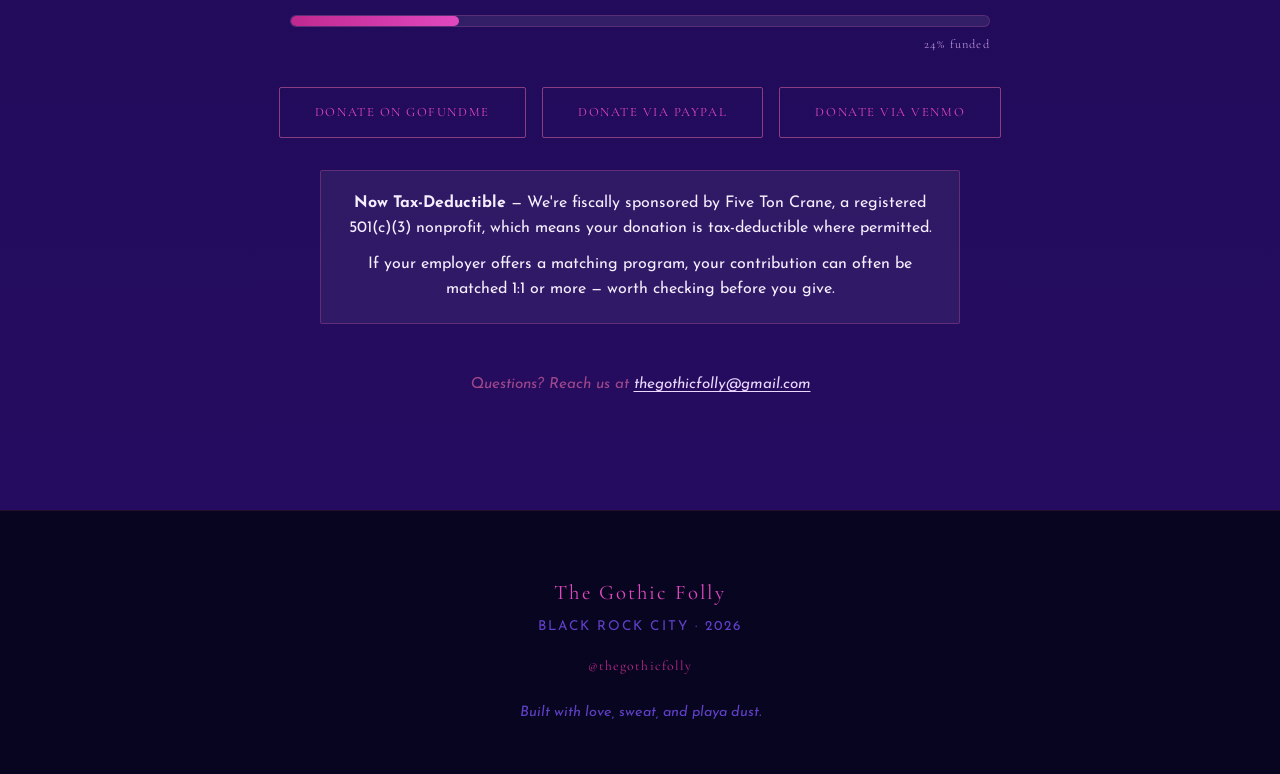
==== commit 8e00fc16: "sync: restore current site content from Pi Bring index.html, style.css, script.js up to date with th" ====
--- a/index.html
+++ b/index.html
@@ -3,41 +3,30 @@
 <head>
   <meta charset="UTF-8" />
   <meta name="viewport" content="width=device-width, initial-scale=1.0" />
-  <title>The Gothic Folly — Black Rock City</title>
+  <title>The Gothic Folly Cathedral</title>
   <link rel="stylesheet" href="style.css" />
+  <link rel="icon" type="image/x-icon" href="/favicon.ico" />
+  <link rel="icon" type="image/png" sizes="32x32" href="/favicon-32x32.png" />
+  <link rel="icon" type="image/png" sizes="16x16" href="/favicon-16x16.png" />
+  <link rel="apple-touch-icon" sizes="180x180" href="/apple-touch-icon.png" />
   <link rel="preconnect" href="https://fonts.googleapis.com" />
   <link rel="preconnect" href="https://fonts.gstatic.com" crossorigin />
-  <link href="https://fonts.googleapis.com/css2?family=Cinzel:wght@400;600;700&family=Crimson+Text:ital,wght@0,400;0,600;1,400&display=swap" rel="stylesheet" />
+  <link href="https://fonts.googleapis.com/css2?family=Cormorant+Garamond:wght@300;400;600&family=Josefin+Sans:wght@300;400;600&display=swap" rel="stylesheet" />
 </head>
 <body>
 
   <!-- HERO -->
   <header class="hero">
     <div class="hero-overlay"></div>
-    <div class="arch-frame">
-      <svg class="arch-svg" viewBox="0 0 600 400" xmlns="http://www.w3.org/2000/svg" preserveAspectRatio="none">
-        <path d="M60,400 L60,200 Q60,60 300,40 Q540,60 540,200 L540,400" fill="none" stroke="rgba(255,210,120,0.35)" stroke-width="2"/>
-        <path d="M100,400 L100,210 Q100,100 300,80 Q500,100 500,210 L500,400" fill="none" stroke="rgba(255,210,120,0.2)" stroke-width="1.5"/>
-        <!-- Rose window -->
-        <circle cx="300" cy="130" r="38" fill="none" stroke="rgba(255,210,120,0.3)" stroke-width="1.5"/>
-        <circle cx="300" cy="130" r="24" fill="none" stroke="rgba(255,210,120,0.25)" stroke-width="1"/>
-        <circle cx="300" cy="130" r="8" fill="none" stroke="rgba(255,210,120,0.4)" stroke-width="1"/>
-        <line x1="300" y1="92" x2="300" y2="168" stroke="rgba(255,210,120,0.25)" stroke-width="1"/>
-        <line x1="262" y1="130" x2="338" y2="130" stroke="rgba(255,210,120,0.25)" stroke-width="1"/>
-        <line x1="273" y1="103" x2="327" y2="157" stroke="rgba(255,210,120,0.2)" stroke-width="1"/>
-        <line x1="327" y1="103" x2="273" y2="157" stroke="rgba(255,210,120,0.2)" stroke-width="1"/>
-      </svg>
-    </div>
     <div class="hero-content">
       <p class="hero-eyebrow">Black Rock City · 2026</p>
-      <h1 class="hero-title">The Gothic<br/>Folly</h1>
+      <img src="images/tgf-logo.png" class="hero-logo" alt="The Gothic Folly" />
       <p class="hero-tagline">A cathedral risen from the playa — open to all who wander beneath its arches.</p>
       <div class="hero-cta">
         <a href="#join" class="btn btn-primary">Join the Crew</a>
         <a href="#about" class="btn btn-ghost">Learn More</a>
       </div>
     </div>
-    <div class="scroll-hint">&#8595;</div>
   </header>
 
   <!-- ABOUT -->
@@ -46,7 +35,7 @@
       <div class="section-ornament">
         <span class="ornament-line"></span>
         <svg width="24" height="24" viewBox="0 0 24 24" fill="none" xmlns="http://www.w3.org/2000/svg">
-          <path d="M12 2 L14 9 L21 9 L15.5 13.5 L17.5 20.5 L12 16 L6.5 20.5 L8.5 13.5 L3 9 L10 9 Z" fill="#C9882A" opacity="0.7"/>
+          <path d="M12 2 L14 9 L21 9 L15.5 13.5 L17.5 20.5 L12 16 L6.5 20.5 L8.5 13.5 L3 9 L10 9 Z" fill="#D04478" opacity="0.7"/>
         </svg>
         <span class="ornament-line"></span>
       </div>
@@ -81,20 +70,35 @@
       <div class="section-ornament">
         <span class="ornament-line"></span>
         <svg width="24" height="24" viewBox="0 0 24 24" fill="none" xmlns="http://www.w3.org/2000/svg">
-          <path d="M12 2 L14 9 L21 9 L15.5 13.5 L17.5 20.5 L12 16 L6.5 20.5 L8.5 13.5 L3 9 L10 9 Z" fill="#C9882A" opacity="0.7"/>
+          <path d="M12 2 L14 9 L21 9 L15.5 13.5 L17.5 20.5 L12 16 L6.5 20.5 L8.5 13.5 L3 9 L10 9 Z" fill="#D04478" opacity="0.7"/>
         </svg>
         <span class="ornament-line"></span>
       </div>
       <h2 class="section-title">Renderings & Vision</h2>
       <div class="gallery-grid">
         <div class="gallery-item gallery-item--large">
-          <img src="images/rendering_golden_cathedral.jpg" alt="The Gothic Folly — concept rendering, golden light" class="gallery-img" />
-        </div>
-        <div class="gallery-item">
-          <img src="images/rendering_neon_cathedral.jpg" alt="The Gothic Folly — illuminated at night" class="gallery-img" />
-        </div>
-        <div class="gallery-item">
-          <img src="images/rose_window_color.jpg" alt="The Gothic Folly — rose window design" class="gallery-img" />
+          <img src="images/rendering_golden_cathedral.jpg" alt="The Gothic Folly — concept rendering, golden light" class="gallery-img zoomable" onclick="openLightbox(this.src, this.alt)" />
+        </div>
+        <div class="gallery-item">
+          <img src="images/rendering_neon_cathedral.jpg" alt="The Gothic Folly — illuminated at night" class="gallery-img zoomable" onclick="openLightbox(this.src, this.alt)" />
+        </div>
+        <div class="gallery-item">
+          <img src="images/rose_window_color.jpg" alt="The Gothic Folly — rose window design" class="gallery-img zoomable" onclick="openLightbox(this.src, this.alt)" />
+        </div>
+        <div class="gallery-item">
+          <img src="images/rose_window_single_sheet.jpg" alt="The Gothic Folly — rose window single sheet" class="gallery-img zoomable" onclick="openLightbox(this.src, this.alt)" />
+        </div>
+        <div class="gallery-item gallery-item--wide">
+          <img src="images/construction_documents.jpg" alt="The Gothic Folly — early construction documents, April 2026" class="gallery-img zoomable" onclick="openLightbox(this.src, this.alt)" />
+        </div>
+        <div class="gallery-item">
+          <img src="images/rendering_wireframe.jpg" alt="The Gothic Folly — wireframe elevation rendering" class="gallery-img zoomable" onclick="openLightbox(this.src, this.alt)" />
+        </div>
+        <div class="gallery-item">
+          <img src="images/model_photo_lit.jpg" alt="The Gothic Folly — physical scale model illuminated" class="gallery-img zoomable" onclick="openLightbox(this.src, this.alt)" />
+        </div>
+        <div class="gallery-item">
+          <img src="images/model_photo_rose_window_close.jpg" alt="The Gothic Folly — scale model rose window close-up" class="gallery-img zoomable" onclick="openLightbox(this.src, this.alt)" />
         </div>
       </div>
       <p class="gallery-instagram">
@@ -104,14 +108,41 @@
     </div>
   </section>
 
-  <!-- JOIN -->
+  <!-- INTERACTIVITY -->
+  <section id="interactivity" class="interactivity">
+    <div class="container">
+      <div class="section-ornament">
+        <span class="ornament-line"></span>
+        <svg width="24" height="24" viewBox="0 0 24 24" fill="none" xmlns="http://www.w3.org/2000/svg">
+          <path d="M12 2 L14 9 L21 9 L15.5 13.5 L17.5 20.5 L12 16 L6.5 20.5 L8.5 13.5 L3 9 L10 9 Z" fill="#D04478" opacity="0.7"/>
+        </svg>
+        <span class="ornament-line"></span>
+      </div>
+      <h2 class="section-title">Interactivity</h2>
+      <div class="interactivity-grid">
+        <div class="interactivity-text">
+          <p class="lead">The Gothic Folly is built to amplify the culture of the playa — and we're actively seeking sound camps and organizations to bring that vision to life.</p>
+          <p>We're looking to partner with artists, DJs, and sound collectives to host events and sets within our sculpture. The Gothic Folly provides the architectural space and a fully programmable LED light system that artists can use as their canvas — creating immersive, synchronized experiences.</p>
+          <p>If you're a sound camp or organization interested in collaborating, we'd love to hear from you.</p>
+          <div class="interactivity-cta">
+            <a href="mailto:thegothicfolly@gmail.com" class="btn btn-primary">Get in Touch</a>
+          </div>
+        </div>
+        <div class="interactivity-diagram">
+          <img src="images/interactivity-diagram.png" alt="Diagram showing a mutant vehicle passing the Gothic Folly sculpture with sound waves" class="interactivity-img" />
+        </div>
+      </div>
+    </div>
+  </section>
+
+  <!-- JOIN / SUPPORT THE BUILD -->
   <section id="join" class="support">
     <div class="support-bg"></div>
     <div class="container">
       <div class="section-ornament">
         <span class="ornament-line ornament-line--light"></span>
         <svg width="24" height="24" viewBox="0 0 24 24" fill="none" xmlns="http://www.w3.org/2000/svg">
-          <path d="M12 2 L14 9 L21 9 L15.5 13.5 L17.5 20.5 L12 16 L6.5 20.5 L8.5 13.5 L3 9 L10 9 Z" fill="#F5D68A" opacity="0.8"/>
+          <path d="M12 2 L14 9 L21 9 L15.5 13.5 L17.5 20.5 L12 16 L6.5 20.5 L8.5 13.5 L3 9 L10 9 Z" fill="#F070A8" opacity="0.8"/>
         </svg>
         <span class="ornament-line ornament-line--light"></span>
       </div>
@@ -137,6 +168,38 @@
         <a href="https://docs.google.com/forms/d/e/1FAIpQLSdkx-6GBYRa3BWu4HEW5XTh1KITYpvwtKDu4TQic29hlV3beA/viewform" target="_blank" rel="noopener" class="btn btn-primary btn-large">Fill Out the Interest Form</a>
       </div>
 
+      <div class="support-build">
+        <div class="section-ornament">
+          <span class="ornament-line ornament-line--light"></span>
+          <svg width="24" height="24" viewBox="0 0 24 24" fill="none" xmlns="http://www.w3.org/2000/svg">
+            <path d="M12 2 L14 9 L21 9 L15.5 13.5 L17.5 20.5 L12 16 L6.5 20.5 L8.5 13.5 L3 9 L10 9 Z" fill="#F070A8" opacity="0.8"/>
+          </svg>
+          <span class="ornament-line ornament-line--light"></span>
+        </div>
+        <h2 class="section-title section-title--light">Support the Build</h2>
+
+        <div class="fundraising-inner">
+          <div class="fundraising-header">
+            <span class="fundraising-label">Build Fund</span>
+          </div>
+          <div class="fundraising-track">
+            <div class="fundraising-fill" style="width: 24%"></div>
+          </div>
+          <p class="fundraising-pct">24% funded</p>
+        </div>
+
+        <div class="donate-links">
+          <a href="https://gofund.me/c5260f9d1" target="_blank" rel="noopener" class="btn btn-ghost">Donate on GoFundMe</a>
+          <a href="https://www.paypal.com/donate/?hosted_button_id=4LQNSBFAE3DKU" target="_blank" rel="noopener" class="btn btn-ghost">Donate via PayPal</a>
+          <a href="https://venmo.com/thegothicfolly" target="_blank" rel="noopener" class="btn btn-ghost">Donate via Venmo</a>
+        </div>
+
+        <div class="tax-deductible-note">
+          <p><strong>Now Tax-Deductible</strong> — We're fiscally sponsored by Five Ton Crane, a registered 501(c)(3) nonprofit, which means your donation is tax-deductible where permitted.</p>
+          <p>If your employer offers a matching program, your contribution can often be matched 1:1 or more — worth checking before you give.</p>
+        </div>
+      </div>
+
       <p class="support-secondary">Questions? Reach us at <a href="mailto:thegothicfolly@gmail.com" class="support-link">thegothicfolly@gmail.com</a></p>
     </div>
   </section>
@@ -150,6 +213,12 @@
       <p class="footer-credit">Built with love, sweat, and playa dust.</p>
     </div>
   </footer>
+
+  <!-- LIGHTBOX -->
+  <div id="lightbox" class="lightbox" style="display:none" role="dialog" aria-modal="true">
+    <button class="lightbox-close" onclick="closeLightbox()" aria-label="Close">&times;</button>
+    <img id="lightbox-img" class="lightbox-img" src="" alt="" />
+  </div>
 
   <!-- SUCCESS MODAL -->
   <div id="success-modal" class="modal" style="display:none">
--- a/style.css
+++ b/style.css
@@ -1,24 +1,24 @@
 /* ============================================
    THE GOTHIC FOLLY — Main Stylesheet
-   Palette: warm desert + cathedral gold
+   Palette: purple / pink / blue
    ============================================ */
 
 :root {
-  --sand:        #E8D5A3;
-  --sand-light:  #F5ECD4;
-  --sand-dark:   #C4A96B;
-  --terra:       #B5602A;
-  --terra-light: #D4844A;
-  --gold:        #C9882A;
-  --gold-light:  #F5D68A;
-  --playa:       #2A1F10;
-  --playa-mid:   #4A3520;
-  --playa-warm:  #6B4C2A;
-  --dust:        #F0E6CC;
-  --white:       #FAF6EE;
-
-  --font-display: 'Cinzel', serif;
-  --font-body:    'Crimson Text', Georgia, serif;
+  --sand:        #ECD8FF;
+  --sand-light:  #F5EEFF;
+  --sand-dark:   #B890D8;
+  --terra:       #E06030;
+  --terra-light: #F08050;
+  --gold:        #C02890;
+  --gold-light:  #E048C0;
+  --playa:       #080520;
+  --playa-mid:   #1A0848;
+  --playa-warm:  #6040C8;
+  --dust:        #EEE4FF;
+  --white:       #FBF5FF;
+
+  --font-display: 'Cormorant Garamond', serif;
+  --font-body:    'Josefin Sans', sans-serif;
 
   --max-width: 1100px;
 }
@@ -59,14 +59,14 @@
 
 .btn-primary {
   background: var(--gold);
-  color: var(--playa);
+  color: var(--white);
 }
 .btn-primary:hover { background: var(--gold-light); }
 
 .btn-ghost {
   background: transparent;
   color: var(--gold-light);
-  border: 1.5px solid rgba(249,214,138,0.5);
+  border: 1.5px solid rgba(240,112,168,0.5);
 }
 .btn-ghost:hover { border-color: var(--gold-light); color: var(--white); }
 
@@ -110,14 +110,14 @@
   background-image: url("images/rendering_sunset_cathedral.jpg");
   background-size: cover;
   background-position: center 30%;
-  background-color: #1A1208;
+  background-color: #080520;
 }
 
 .hero-overlay {
   position: absolute;
   inset: 0;
   background:
-    linear-gradient(180deg, rgba(15,10,4,0.55) 0%, rgba(20,13,6,0.35) 40%, rgba(20,13,6,0.7) 85%, rgba(10,7,2,0.9) 100%),
+    linear-gradient(180deg, rgba(10,5,25,0.55) 0%, rgba(15,8,35,0.35) 40%, rgba(15,8,35,0.7) 85%, rgba(8,4,20,0.9) 100%),
     url("data:image/svg+xml,%3Csvg xmlns='http://www.w3.org/2000/svg' width='400' height='400'%3E%3Cfilter id='n'%3E%3CfeTurbulence type='fractalNoise' baseFrequency='0.65' numOctaves='3' stitchTiles='stitch'/%3E%3C/filter%3E%3Crect width='400' height='400' filter='url(%23n)' opacity='0.04'/%3E%3C/svg%3E");
   pointer-events: none;
 }
@@ -147,8 +147,15 @@
   font-size: 0.75rem;
   letter-spacing: 0.25em;
   text-transform: uppercase;
-  color: var(--gold);
-  margin-bottom: 1.2rem;
+  color: var(--gold-light);
+  margin-bottom: 0.4rem;
+}
+
+.hero-logo {
+  max-width: min(760px, 90vw);
+  margin-bottom: 0.5rem;
+  mix-blend-mode: multiply;
+  filter: drop-shadow(0 0 18px rgba(224,72,192,0.8));
 }
 
 .hero-title {
@@ -158,7 +165,7 @@
   line-height: 1.05;
   letter-spacing: 0.04em;
   color: var(--white);
-  text-shadow: 0 2px 40px rgba(201,136,42,0.4);
+  text-shadow: 0 2px 40px rgba(208,68,120,0.4);
   margin-bottom: 1.5rem;
 }
 
@@ -179,26 +186,12 @@
   flex-wrap: wrap;
 }
 
-.scroll-hint {
-  position: absolute;
-  bottom: 2rem;
-  left: 50%;
-  transform: translateX(-50%);
-  color: var(--gold);
-  font-size: 1.5rem;
-  animation: bounce 2s infinite;
-  opacity: 0.6;
-}
-@keyframes bounce {
-  0%, 100% { transform: translateX(-50%) translateY(0); }
-  50%       { transform: translateX(-50%) translateY(8px); }
-}
 
 /* ── ABOUT ─────────────────────────────────── */
 
 .about {
   padding: 7rem 0;
-  background: linear-gradient(180deg, var(--playa) 0%, #321E0A 100%);
+  background: linear-gradient(180deg, var(--playa) 0%, #1A0848 100%);
 }
 
 .about-grid {
@@ -223,7 +216,7 @@
   gap: 2rem;
   padding: 2.5rem;
   background: rgba(255,255,255,0.04);
-  border: 1px solid rgba(201,136,42,0.2);
+  border: 1px solid rgba(208,68,120,0.2);
   border-radius: 2px;
 }
 .stat { text-align: center; }
@@ -246,12 +239,12 @@
 
 .gallery {
   padding: 7rem 0;
-  background: #1E1308;
+  background: #100840;
 }
 
 .gallery-grid {
   display: grid;
-  grid-template-columns: 2fr 1fr;
+  grid-template-columns: 1fr 1fr 1fr;
   grid-template-rows: auto auto;
   gap: 0.75rem;
 }
@@ -263,9 +256,11 @@
   border-radius: 2px;
 }
 .gallery-item--large {
+  grid-column: span 2;
   grid-row: span 2;
   aspect-ratio: auto;
 }
+@media (max-width: 600px) { .gallery-item--large { grid-column: span 1; grid-row: span 1; aspect-ratio: 4/3; } }
 
 .gallery-img {
   width: 100%;
@@ -274,12 +269,58 @@
   display: block;
 }
 
+.gallery-img.zoomable {
+  cursor: zoom-in;
+}
+
+.gallery-item--wide {
+  grid-column: span 2;
+  aspect-ratio: auto;
+}
+@media (max-width: 600px) { .gallery-item--wide { grid-column: span 1; aspect-ratio: 4/3; } }
+
+/* ── LIGHTBOX ──────────────────────────────── */
+
+.lightbox {
+  position: fixed;
+  inset: 0;
+  background: rgba(0,0,0,0.92);
+  display: flex;
+  align-items: center;
+  justify-content: center;
+  z-index: 200;
+  cursor: zoom-out;
+}
+
+.lightbox-img {
+  max-width: 92vw;
+  max-height: 88vh;
+  object-fit: contain;
+  border-radius: 2px;
+  box-shadow: 0 0 60px rgba(0,0,0,0.8);
+}
+
+.lightbox-close {
+  position: absolute;
+  top: 1.2rem;
+  right: 1.5rem;
+  background: none;
+  border: none;
+  color: var(--sand);
+  font-size: 2.5rem;
+  line-height: 1;
+  cursor: pointer;
+  opacity: 0.7;
+  transition: opacity 0.15s;
+}
+.lightbox-close:hover { opacity: 1; }
+
 .gallery-placeholder {
   width: 100%;
   height: 100%;
   min-height: 200px;
   background: rgba(255,255,255,0.03);
-  border: 1px dashed rgba(201,136,42,0.3);
+  border: 1px dashed rgba(208,68,120,0.3);
   display: flex;
   flex-direction: column;
   align-items: center;
@@ -305,12 +346,112 @@
 }
 .gallery-instagram a:hover { text-decoration: underline; }
 
+/* ── INTERACTIVITY ─────────────────────────── */
+
+.interactivity {
+  padding: 7rem 0 0;
+  background: linear-gradient(180deg, #1A0848 0%, #180A50 100%);
+}
+
+.interactivity-grid {
+  display: grid;
+  grid-template-columns: 1fr;
+  gap: 1.5rem;
+}
+
+.interactivity-text p { margin-bottom: 1.2rem; color: var(--sand); }
+.interactivity-text .lead {
+  font-size: 1.3rem;
+  font-style: italic;
+  color: var(--sand-light);
+  line-height: 1.6;
+}
+
+.interactivity-cta { margin-top: 2rem; text-align: center; }
+
+.interactivity-diagram {
+  display: flex;
+  align-items: center;
+  justify-content: center;
+}
+
+.interactivity-img {
+  width: 100%;
+  max-width: 1620px;
+  border-radius: 2px;
+  filter: invert(1) drop-shadow(0 0 6px rgba(192,40,220,0.9)) drop-shadow(0 0 18px rgba(160,40,220,0.5));
+}
+
+/* ── FUNDRAISING BAR ───────────────────────── */
+
+.fundraising {
+  padding: 3rem 0;
+  background: linear-gradient(180deg, #100840 0%, #180A50 100%);
+  border-bottom: 1px solid rgba(192,40,144,0.15);
+}
+
+.fundraising-inner {
+  max-width: 700px;
+  margin: 0 auto;
+}
+
+.fundraising-header {
+  display: flex;
+  justify-content: space-between;
+  align-items: baseline;
+  margin-bottom: 0.75rem;
+  flex-wrap: wrap;
+  gap: 0.5rem;
+}
+
+.fundraising-label {
+  font-family: var(--font-display);
+  font-size: 0.85rem;
+  letter-spacing: 0.15em;
+  text-transform: uppercase;
+  color: var(--gold);
+}
+
+.fundraising-amounts {
+  font-family: var(--font-body);
+  font-size: 1rem;
+  color: var(--sand);
+}
+
+.fundraising-amounts strong {
+  color: var(--gold-light);
+}
+
+.fundraising-track {
+  width: 100%;
+  height: 12px;
+  background: rgba(255,255,255,0.08);
+  border-radius: 6px;
+  border: 1px solid rgba(208,68,120,0.2);
+  overflow: hidden;
+}
+
+.fundraising-fill {
+  height: 100%;
+  background: linear-gradient(90deg, var(--gold) 0%, var(--gold-light) 100%);
+  border-radius: 6px;
+}
+
+.fundraising-pct {
+  text-align: right;
+  margin-top: 0.4rem;
+  font-family: var(--font-display);
+  font-size: 0.78rem;
+  letter-spacing: 0.1em;
+  color: var(--sand-dark);
+}
+
 /* ── SUPPORT ───────────────────────────────── */
 
 .support {
   position: relative;
-  padding: 7rem 0;
-  background: linear-gradient(180deg, #2A1A08 0%, #3D2410 100%);
+  padding: 0 0 7rem;
+  background: linear-gradient(180deg, #180A50 0%, #260C60 100%);
 }
 
 .support-intro {
@@ -325,7 +466,7 @@
 .support-secondary {
   text-align: center;
   margin-top: 3rem;
-  color: rgba(245, 214, 138, 0.6);
+  color: rgba(240,112,168,0.6);
   font-style: italic;
   font-size: 0.95rem;
 }
@@ -346,7 +487,7 @@
 
 .join-way {
   background: rgba(255,255,255,0.04);
-  border: 1px solid rgba(201,136,42,0.25);
+  border: 1px solid rgba(208,68,120,0.25);
   border-radius: 4px;
   padding: 2rem;
 }
@@ -360,7 +501,7 @@
 }
 
 .join-way p {
-  color: rgba(245,214,138,0.75);
+  color: rgba(240,112,168,0.75);
   font-size: 0.95rem;
   line-height: 1.6;
   margin: 0;
@@ -368,7 +509,43 @@
 
 .join-cta {
   text-align: center;
-  margin: 2rem 0 2rem;
+  margin: 2rem 0 1rem;
+}
+
+.support-build {
+  margin-top: 4rem;
+  padding-top: 3rem;
+  border-top: 1px solid rgba(240,112,168,0.15);
+}
+
+.support-build .fundraising-inner {
+  max-width: 700px;
+  margin: 0 auto 2rem;
+}
+
+.support-build .fundraising-label {
+  color: var(--gold-light);
+}
+
+.support-build .fundraising-amounts {
+  color: var(--sand);
+}
+
+.support-build .fundraising-amounts strong {
+  color: var(--gold-light);
+}
+
+.support-build .fundraising-track {
+  background: rgba(255,255,255,0.08);
+  border-color: rgba(240,112,168,0.2);
+}
+
+.donate-links {
+  display: flex;
+  gap: 1rem;
+  justify-content: center;
+  flex-wrap: wrap;
+  margin-top: 0.5rem;
 }
 
 .btn-large {
@@ -387,7 +564,7 @@
 
 .support-card {
   background: rgba(255,255,255,0.04);
-  border: 1px solid rgba(201,136,42,0.25);
+  border: 1px solid rgba(208,68,120,0.25);
   border-radius: 2px;
   padding: 2.5rem;
   text-align: center;
@@ -406,7 +583,7 @@
 
 .form-section {
   background: rgba(0,0,0,0.25);
-  border: 1px solid rgba(201,136,42,0.2);
+  border: 1px solid rgba(208,68,120,0.2);
   border-radius: 2px;
   padding: 2.5rem;
   margin-bottom: 2rem;
@@ -445,7 +622,7 @@
 .support-form textarea {
   width: 100%;
   background: rgba(255,255,255,0.06);
-  border: 1px solid rgba(201,136,42,0.3);
+  border: 1px solid rgba(208,68,120,0.3);
   border-radius: 2px;
   padding: 0.75rem 1rem;
   color: var(--sand-light);
@@ -468,7 +645,7 @@
   gap: 0.4rem;
   padding: 0.6rem 0.5rem;
   background: rgba(255,255,255,0.05);
-  border: 1px solid rgba(201,136,42,0.25);
+  border: 1px solid rgba(208,68,120,0.25);
   border-radius: 2px;
   cursor: pointer;
   font-family: var(--font-display);
@@ -483,7 +660,7 @@
   width: 80px;
   background: transparent;
   border: none;
-  border-bottom: 1px solid rgba(201,136,42,0.4);
+  border-bottom: 1px solid rgba(208,68,120,0.4);
   border-radius: 0;
   padding: 0.1rem 0.3rem;
   color: var(--sand-light);
@@ -503,7 +680,7 @@
   padding: 4rem 0 3rem;
   background: var(--playa);
   text-align: center;
-  border-top: 1px solid rgba(201,136,42,0.15);
+  border-top: 1px solid rgba(208,68,120,0.15);
 }
 .footer-title {
   font-family: var(--font-display);
@@ -534,6 +711,24 @@
   color: var(--playa-warm);
 }
 
+/* ── TAX-DEDUCTIBLE NOTE ───────────────────── */
+
+.tax-deductible-note {
+  margin-top: 2rem;
+  padding: 1.25rem 1.5rem;
+  background: rgba(255,255,255,0.06);
+  border: 1px solid rgba(240,112,168,0.25);
+  border-radius: 2px;
+  max-width: 640px;
+  margin-left: auto;
+  margin-right: auto;
+  text-align: center;
+  font-size: 1rem;
+  color: var(--sand-light);
+  line-height: 1.6;
+}
+.tax-deductible-note p + p { margin-top: 0.6rem; }
+
 /* ── MODAL ─────────────────────────────────── */
 
 .modal {
@@ -547,7 +742,7 @@
 }
 .modal-box {
   background: var(--playa-mid);
-  border: 1px solid rgba(201,136,42,0.4);
+  border: 1px solid rgba(208,68,120,0.4);
   border-radius: 2px;
   padding: 3rem;
   text-align: center;
